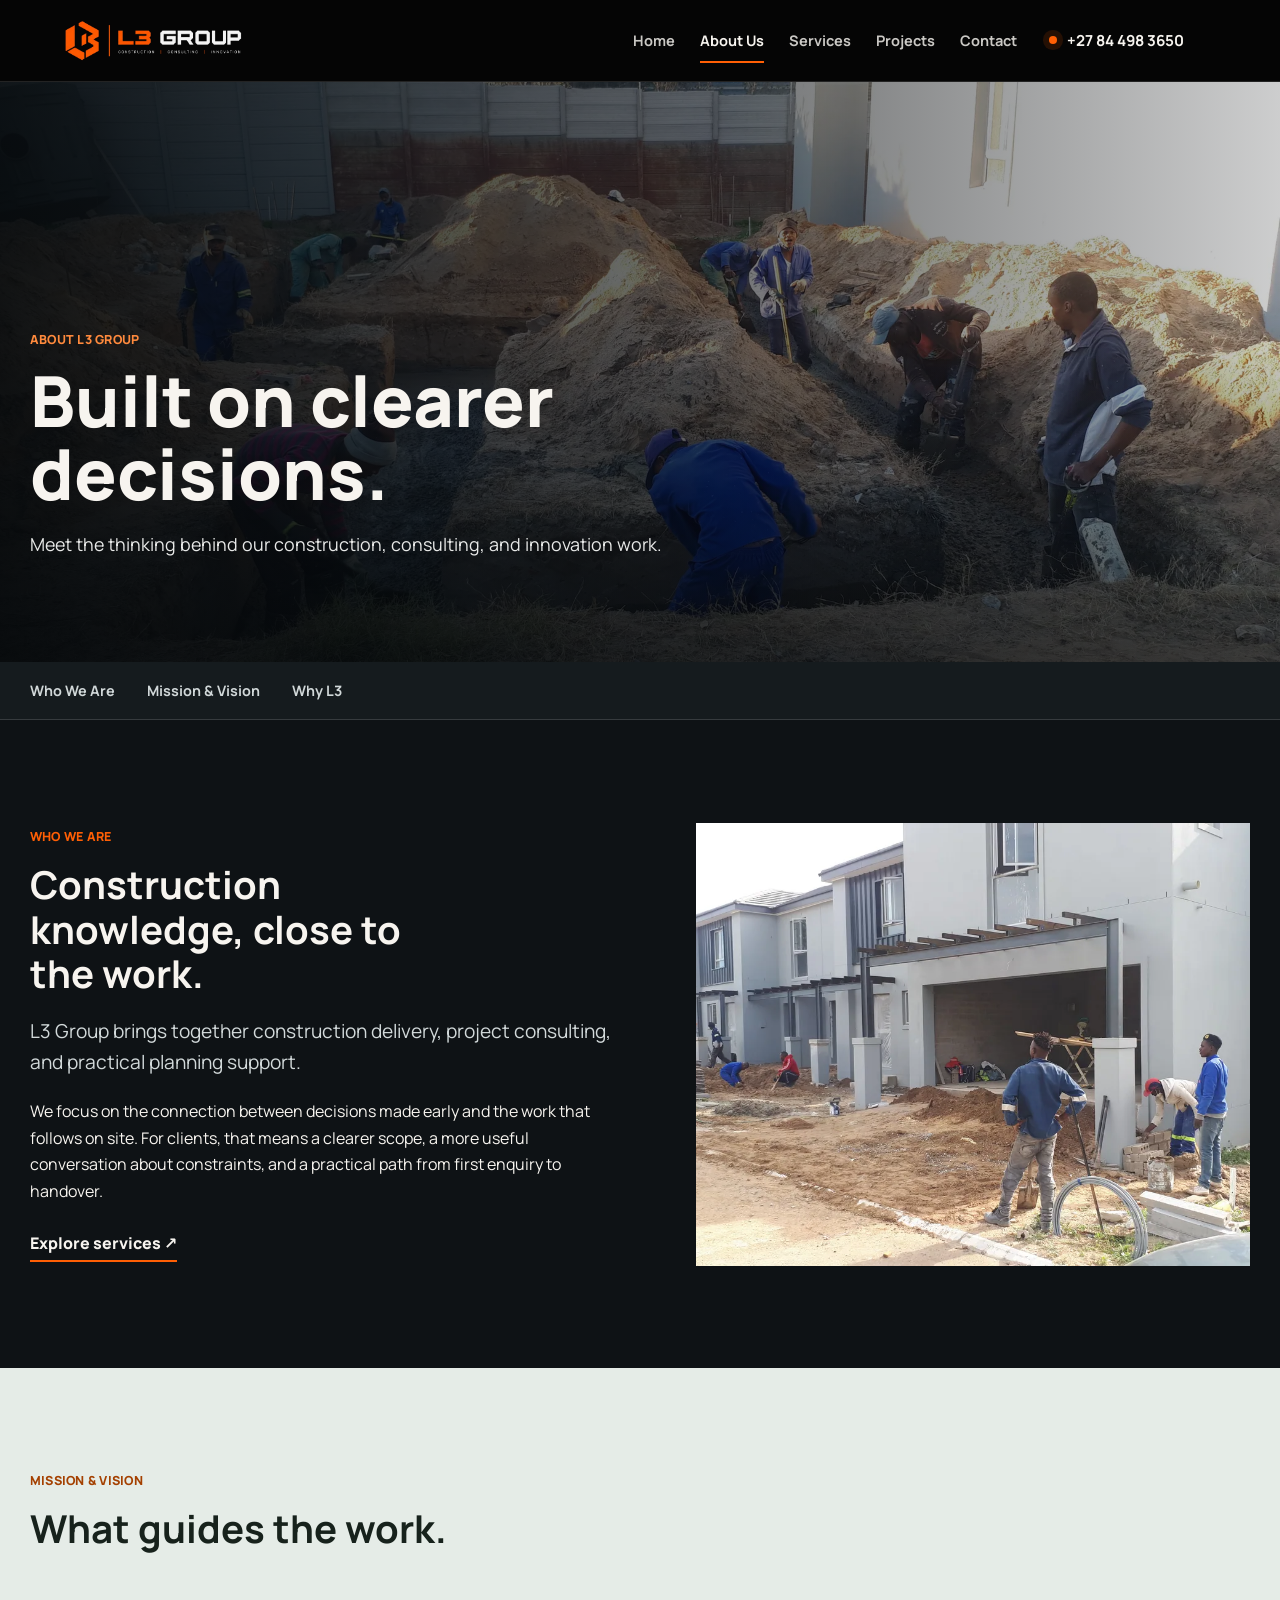
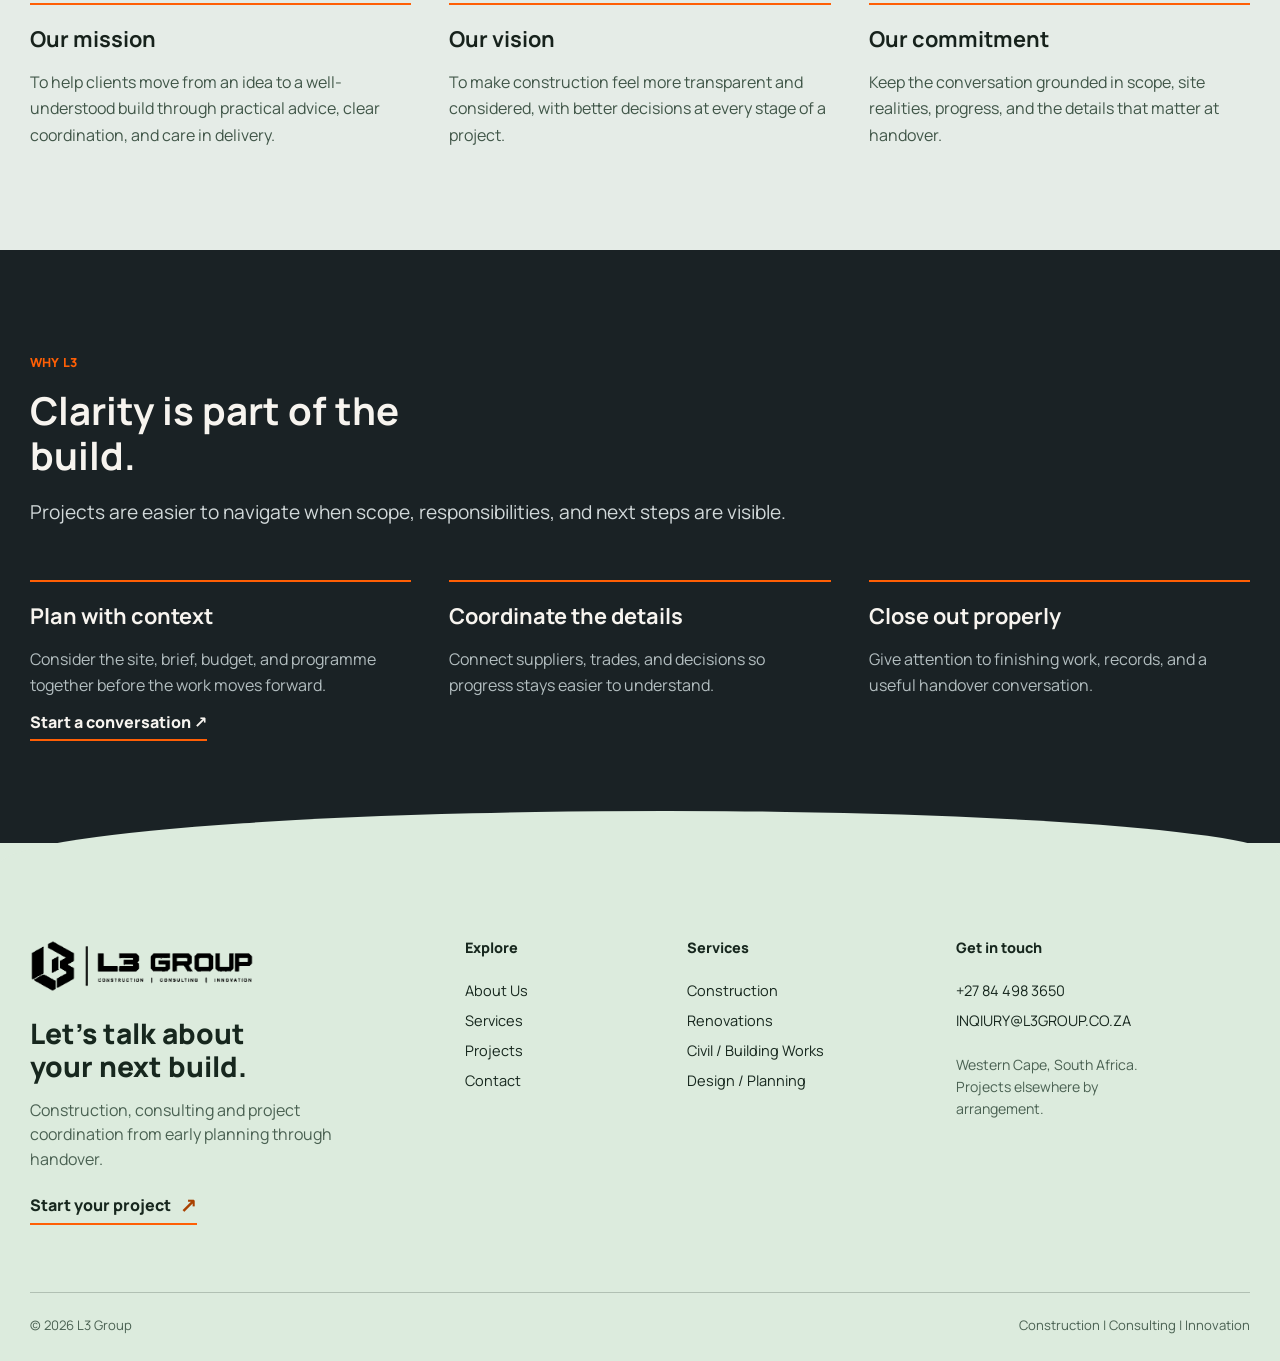
==== about.html @ 0b4335d6 "Expand L3 site pages and update contact details" ====
<!doctype html>
<html lang="en">
<head>
  <meta charset="utf-8" /><meta name="viewport" content="width=device-width, initial-scale=1" />
  <meta name="description" content="Meet L3 Group, our purpose, vision, and approach to clear construction delivery." />
  <title>About Us | L3 Group</title><link rel="icon" href="favicon.svg" type="image/svg+xml" />
  <link rel="preconnect" href="https://fonts.googleapis.com" /><link rel="preconnect" href="https://fonts.gstatic.com" crossorigin />
  <link href="https://fonts.googleapis.com/css2?family=Manrope:wght@400;500;600;700;800&display=swap" rel="stylesheet" />
  <link rel="stylesheet" href="styles.css" /><link rel="stylesheet" href="pages.css" />
</head>
<body class="inner-page" data-page="about">
  <a class="skip-link" href="#main">Skip to content</a><div data-shell-header></div>
  <main id="main">
    <section class="page-hero"><img src="assets/projects/web/20210513_171422-1920.webp" alt="Construction crew working on foundations" fetchpriority="high" />
      <div class="container page-hero__inner"><p class="section-kicker">About L3 Group</p><h1>Built on clearer decisions.</h1><p>Meet the thinking behind our construction, consulting, and innovation work.</p></div>
    </section>
    <nav class="page-subnav" aria-label="About Us sections"><div class="container"><a href="#who-we-are">Who We Are</a><a href="#mission-vision">Mission &amp; Vision</a><a href="#why-l3">Why L3</a></div></nav>
    <section class="content-band content-band--dark" id="who-we-are"><div class="container content-split">
      <div><p class="section-kicker">Who we are</p><h2>Construction knowledge, close to the work.</h2><p class="copy-lead">L3 Group brings together construction delivery, project consulting, and practical planning support.</p><p>We focus on the connection between decisions made early and the work that follows on site. For clients, that means a clearer scope, a more useful conversation about constraints, and a practical path from first enquiry to handover.</p><a class="inline-link" href="services.html">Explore services <span aria-hidden="true">↗</span></a></div>
      <img src="assets/projects/web/20210524_115830-1280.webp" alt="Residential building work in progress" loading="lazy" />
    </div></section>
    <section class="content-band content-band--light" id="mission-vision"><div class="container"><div class="section-intro"><p class="section-kicker">Mission &amp; vision</p><h2>What guides the work.</h2></div><div class="principle-grid">
      <article><h3>Our mission</h3><p>To help clients move from an idea to a well-understood build through practical advice, clear coordination, and care in delivery.</p></article>
      <article><h3>Our vision</h3><p>To make construction feel more transparent and considered, with better decisions at every stage of a project.</p></article>
      <article><h3>Our commitment</h3><p>Keep the conversation grounded in scope, site realities, progress, and the details that matter at handover.</p></article>
    </div></div></section>
    <section class="content-band content-band--panel" id="why-l3"><div class="container"><div class="section-intro"><p class="section-kicker">Why L3</p><h2>Clarity is part of the build.</h2><p class="copy-lead">Projects are easier to navigate when scope, responsibilities, and next steps are visible.</p></div><div class="principle-grid">
      <article><h3>Plan with context</h3><p>Consider the site, brief, budget, and programme together before the work moves forward.</p></article>
      <article><h3>Coordinate the details</h3><p>Connect suppliers, trades, and decisions so progress stays easier to understand.</p></article>
      <article><h3>Close out properly</h3><p>Give attention to finishing work, records, and a useful handover conversation.</p></article>
    </div><a class="inline-link" href="contact.html">Start a conversation <span aria-hidden="true">↗</span></a></div></section>
  </main>
  <div data-shell-footer></div><script src="page-shell.js"></script><script src="script.js"></script>
</body></html>
---- styles.css ----
:root {
  color-scheme: dark;
  --black: #050505;
  --ink: #090b0d;
  --panel: #101418;
  --panel-2: #151b20;
  --panel-3: #1b2329;
  --line: rgba(255, 255, 255, 0.12);
  --line-strong: rgba(255, 255, 255, 0.2);
  --text: #f7f4ef;
  --muted: #a9b1b8;
  --soft: #d9dee2;
  --orange: #ff5f05;
  --orange-soft: #ff8a3d;
  --gold: #d9a55a;
  --shadow: 0 24px 70px rgba(0, 0, 0, 0.42);
  --container: min(1220px, calc(100vw - 44px));
  --header-height: 82px;
  --font: "Manrope", system-ui, -apple-system, BlinkMacSystemFont, "Segoe UI", sans-serif;
}

* {
  box-sizing: border-box;
}

html {
  scroll-behavior: smooth;
}

body {
  margin: 0;
  background:
    radial-gradient(circle at top left, rgba(255, 95, 5, 0.08), transparent 28rem),
    linear-gradient(180deg, #050505, #0b0d0f 45%, #050505);
  color: var(--text);
  font-family: var(--font);
  font-size: 16px;
  line-height: 1.65;
  text-rendering: optimizeLegibility;
}

body.nav-open {
  overflow: hidden;
}

img {
  display: block;
  width: 100%;
  height: 100%;
  object-fit: cover;
}

a {
  color: inherit;
  text-decoration: none;
}

button,
a {
  -webkit-tap-highlight-color: transparent;
}

button {
  font: inherit;
}

:focus-visible {
  outline: 3px solid var(--orange);
  outline-offset: 4px;
}

#value,
#proof,
#services,
#contact,
#process,
.service-card[id] {
  scroll-margin-top: calc(var(--header-height) + 16px);
}

.skip-link {
  position: fixed;
  left: 1rem;
  top: 1rem;
  z-index: 100;
  transform: translateY(-150%);
  background: var(--orange);
  color: var(--black);
  padding: 0.7rem 1rem;
  font-weight: 800;
  transition: transform 180ms ease;
}

.skip-link:focus {
  transform: translateY(0);
}

.container {
  width: var(--container);
  margin-inline: auto;
}

.site-header {
  position: sticky;
  top: 0;
  z-index: 60;
  display: grid;
  grid-template-columns: 260px 1fr auto auto;
  align-items: center;
  gap: 2rem;
  min-height: var(--header-height);
  padding: 0 5vw;
  background: rgba(5, 5, 5, 0.82);
  border-bottom: 1px solid var(--line);
  backdrop-filter: blur(18px);
  transition: background 180ms ease, border-color 180ms ease, box-shadow 180ms ease;
}

.site-header.is-scrolled,
.site-header.has-shadow {
  background: rgba(5, 5, 5, 0.94);
  border-color: rgba(255, 95, 5, 0.28);
  box-shadow: 0 16px 44px rgba(0, 0, 0, 0.35);
}

.brand {
  display: grid;
  align-items: center;
  width: 260px;
  height: 68px;
  overflow: visible;
}

.brand img {
  width: 235px;
  height: auto;
  max-height: 62px;
  object-fit: contain;
  object-position: left center;
  transform: scale(0.76);
  transform-origin: left center;
  transition: transform 260ms ease;
  will-change: transform;
}

.site-header.is-scrolled .brand img,
.site-header.has-shadow .brand img {
  transform: scale(1);
}

.site-nav {
  display: flex;
  align-items: center;
  justify-content: flex-end;
  gap: 1.55rem;
  color: rgba(247, 244, 239, 0.82);
  font-size: 0.91rem;
  font-weight: 700;
}

.site-nav a {
  position: relative;
  padding: 1.6rem 0;
}

.site-nav a::after {
  content: "";
  position: absolute;
  left: 0;
  right: 0;
  bottom: 0.95rem;
  height: 2px;
  background: var(--orange);
  transform: scaleX(0);
  transform-origin: left;
  transition: transform 180ms ease;
}

.site-nav a:hover,
.site-nav a.is-active {
  color: var(--text);
}

.site-nav a:hover::after,
.site-nav a.is-active::after {
  transform: scaleX(1);
}

.phone-link {
  display: inline-flex;
  align-items: center;
  gap: 0.65rem;
  white-space: nowrap;
  color: var(--text);
  font-size: 0.95rem;
  font-weight: 800;
}

.phone-link span {
  width: 8px;
  height: 8px;
  border-radius: 50%;
  background: var(--orange);
  box-shadow: 0 0 0 6px rgba(255, 95, 5, 0.13);
}

.nav-toggle {
  display: none;
  width: 46px;
  height: 46px;
  border: 1px solid var(--line);
  border-radius: 2px;
  background: transparent;
  color: var(--text);
  cursor: pointer;
}

.nav-toggle span {
  display: block;
  width: 24px;
  height: 2px;
  margin: 5px auto;
  background: currentColor;
  transition: transform 180ms ease, opacity 180ms ease;
}

.hero-slider {
  position: relative;
  height: min(790px, calc(100svh - var(--header-height)));
  min-height: 640px;
  overflow: hidden;
  background: var(--black);
}

.hero-slide {
  position: absolute;
  inset: 0;
  opacity: 0;
  transition: opacity 600ms ease;
}

.hero-slide.is-active {
  opacity: 1;
  z-index: 1;
}

.hero-slide img {
  filter: saturate(0.86) contrast(1.08) brightness(0.72);
}

.hero-slide__shade {
  position: absolute;
  inset: 0;
  background:
    linear-gradient(90deg, rgba(0, 0, 0, 0.78), rgba(0, 0, 0, 0.38) 46%, rgba(0, 0, 0, 0.72)),
    linear-gradient(0deg, rgba(0, 0, 0, 0.86), transparent 42%);
}

.hero-slide__content {
  position: absolute;
  inset: 0;
  z-index: 2;
  display: grid;
  place-content: center start;
  width: var(--container);
  margin-inline: auto;
  color: var(--text);
}

.hero-slide__content p:first-child,
.section-kicker {
  margin: 0 0 1rem;
  color: var(--orange);
  font-size: 0.78rem;
  font-weight: 800;
  letter-spacing: 0.02em;
  text-transform: uppercase;
}

.hero-slide__content h1,
.hero-slide__content h2 {
  max-width: 930px;
  margin: 0;
  font-size: clamp(2.7rem, 6vw, 5.8rem);
  font-weight: 800;
  letter-spacing: 0;
  line-height: 0.98;
  text-transform: uppercase;
}

.hero-lead {
  max-width: 710px;
  margin: 1.45rem 0 0;
  color: rgba(247, 244, 239, 0.78);
  font-size: clamp(1rem, 1.4vw, 1.2rem);
  font-weight: 600;
}

.hero-actions {
  display: flex;
  flex-wrap: wrap;
  gap: 0.85rem;
  margin-top: 2rem;
}

.hero-slide.is-active .hero-reveal {
  animation: heroReveal 620ms cubic-bezier(0.2, 0.8, 0.2, 1) both;
}

.hero-slide.is-active .hero-reveal:nth-child(2) {
  animation-delay: 90ms;
}

.hero-slide.is-active .hero-reveal:nth-child(3) {
  animation-delay: 170ms;
}

.hero-slide.is-active .hero-reveal:nth-child(4) {
  animation-delay: 240ms;
}

@keyframes heroReveal {
  from {
    opacity: 0;
    clip-path: inset(0 0 100% 0);
    transform: translate3d(0, 18px, 0);
  }
  to {
    opacity: 1;
    clip-path: inset(0 0 0 0);
    transform: translate3d(0, 0, 0);
  }
}

.slider-arrow {
  position: absolute;
  top: 50%;
  z-index: 5;
  display: grid;
  place-items: center;
  width: 48px;
  height: 48px;
  border: 1px solid var(--line);
  border-radius: 50%;
  background: rgba(0, 0, 0, 0.42);
  color: var(--text);
  font-size: 2.4rem;
  cursor: pointer;
  transform: translateY(-50%);
}

.slider-arrow--prev {
  left: 1.5rem;
}

.slider-arrow--next {
  right: 1.5rem;
}

.slider-dots {
  position: absolute;
  left: 50%;
  bottom: 2rem;
  z-index: 5;
  display: flex;
  gap: 6px;
  transform: translateX(-50%);
}

.slider-dots button {
  width: 56px;
  height: 3px;
  border: 0;
  background: rgba(255, 255, 255, 0.34);
  cursor: pointer;
}

.slider-dots button.is-active {
  background: var(--orange);
}

.button {
  display: inline-flex;
  align-items: center;
  justify-content: center;
  min-height: 54px;
  border: 1px solid transparent;
  border-radius: 2px;
  padding: 0.92rem 1.35rem;
  font-weight: 800;
  transition: transform 180ms ease, background 180ms ease, border-color 180ms ease;
}

.button:hover {
  transform: translateY(-2px);
}

.button--orange {
  background: var(--orange);
  color: #130803;
}

.button--orange:hover {
  background: var(--orange-soft);
}

.button--glass {
  border-color: rgba(255, 255, 255, 0.22);
  background: rgba(255, 255, 255, 0.06);
  color: var(--text);
}

.button--glass:hover {
  border-color: rgba(255, 95, 5, 0.6);
  background: rgba(255, 95, 5, 0.12);
}

.quick-cta,
.cta-strip {
  background: linear-gradient(135deg, #11161b, #070808);
  border-block: 1px solid var(--line);
}

.quick-cta__inner,
.cta-strip__inner {
  display: flex;
  align-items: center;
  justify-content: space-between;
  gap: 2rem;
  padding: 2rem 0;
}

.quick-cta h2,
.cta-strip h2 {
  max-width: 760px;
  margin: 0;
  font-size: clamp(1.35rem, 2.2vw, 2.15rem);
  line-height: 1.16;
}

.section-dark,
.section-panel,
.proof-block {
  position: relative;
  overflow: hidden;
}

.section-dark {
  background: var(--panel);
}

.section-panel {
  background: linear-gradient(180deg, #0b0e11, #101419);
}

.section-dark::before,
.section-panel::before,
.proof-block::before {
  content: "";
  position: absolute;
  inset: 0;
  pointer-events: none;
  background:
    linear-gradient(135deg, transparent 0 22%, rgba(255, 255, 255, 0.035) 22% 36%, transparent 36%),
    radial-gradient(circle at 85% 0%, rgba(255, 95, 5, 0.09), transparent 24rem);
}

.value-section,
.services-block,
.proof-block,
.differentiators {
  padding: 6.4rem 0;
}

.value-grid,
.differentiators-grid {
  position: relative;
  z-index: 1;
  display: grid;
  grid-template-columns: minmax(0, 0.95fr) minmax(360px, 1fr);
  gap: 5vw;
  align-items: center;
}

.value-copy h2,
.section-heading h2,
.differentiators h2 {
  margin: 0;
  color: var(--text);
  font-size: clamp(2rem, 3.4vw, 3.35rem);
  font-weight: 800;
  line-height: 1.08;
}

.value-copy p,
.section-heading p,
.differentiators p,
.project-table dd,
.testimonial-card blockquote {
  color: var(--muted);
}

.value-copy > p,
.differentiators > p {
  margin-top: 1.4rem;
}

.trust-list,
.check-list {
  display: grid;
  gap: 0.85rem;
  margin: 1.5rem 0 0;
  padding: 0;
  list-style: none;
}

.trust-list li,
.check-list li {
  position: relative;
  padding-left: 1.65rem;
  color: var(--soft);
}

.trust-list li::before,
.check-list li::before {
  content: "";
  position: absolute;
  left: 0;
  top: 0.72rem;
  width: 8px;
  height: 8px;
  background: var(--orange);
}

.value-media {
  position: relative;
  min-height: 430px;
}

.value-image {
  position: absolute;
  overflow: hidden;
  background: var(--panel-2);
  box-shadow: var(--shadow);
}

.value-image--main {
  top: 0;
  right: 8%;
  width: 70%;
  height: 360px;
  border-top: 5px solid var(--orange);
  border-top-right-radius: 120px;
  border-bottom-left-radius: 120px;
}

.value-image--overlap {
  right: 0;
  bottom: 0;
  width: 54%;
  height: 255px;
  border-top: 5px solid var(--orange);
  border-bottom-right-radius: 100px;
}

.capability-strip {
  position: relative;
  z-index: 1;
  display: grid;
  grid-template-columns: repeat(4, 1fr);
  gap: 1.2rem;
  margin-top: 4.4rem;
}

.capability-strip article,
.service-card,
.project-table,
.testimonial-card,
.process-stack article {
  border: 1px solid var(--line);
  background: rgba(255, 255, 255, 0.045);
  box-shadow: 0 1px 0 rgba(255, 255, 255, 0.03) inset;
}

.capability-strip article {
  display: grid;
  grid-template-columns: auto 1fr;
  gap: 1rem;
  align-items: center;
  min-height: 112px;
  padding: 1.25rem;
}

.line-icon {
  display: grid;
  place-items: center;
  width: 48px;
  height: 48px;
  border: 1px solid rgba(255, 95, 5, 0.42);
  color: var(--orange);
  font-weight: 900;
}

.capability-strip h3 {
  margin: 0;
  font-size: 0.98rem;
  line-height: 1.3;
}

.section-heading {
  position: relative;
  z-index: 1;
  width: var(--container);
  margin: 0 auto 2.8rem;
}

.section-heading--center {
  text-align: center;
}

.section-heading--center p {
  max-width: 760px;
  margin-inline: auto;
}

.section-heading--center h2::after {
  content: "";
  display: block;
  width: 70px;
  height: 2px;
  margin: 1.1rem auto 0;
  background: var(--orange);
}

.service-grid {
  position: relative;
  z-index: 1;
  display: grid;
  grid-template-columns: repeat(3, 1fr);
  gap: 1rem;
}

.service-card {
  display: grid;
  min-height: 220px;
  padding: 2rem;
  transition: transform 180ms ease, border-color 180ms ease, background 180ms ease;
}

.service-card:hover {
  transform: translateY(-4px);
  border-color: rgba(255, 95, 5, 0.5);
  background: rgba(255, 95, 5, 0.08);
}

.service-icon {
  color: var(--orange);
  font-size: 2.2rem;
  line-height: 1;
}

.service-card h3 {
  margin: 1rem 0 0.35rem;
  color: var(--text);
  font-size: 1.2rem;
}

.service-card p {
  margin: 0;
  color: var(--muted);
}

.proof-block {
  background: #070808;
}

.showcase-grid {
  position: relative;
  z-index: 1;
  display: grid;
  grid-template-columns: 1.25fr 0.75fr 0.75fr;
  grid-auto-rows: 190px;
  gap: 0.75rem;
}

.showcase-item {
  position: relative;
  overflow: hidden;
  margin: 0;
  background:
    linear-gradient(135deg, rgba(255, 95, 5, 0.16), transparent 34%),
    linear-gradient(145deg, #1a2228, #101418);
}

.showcase-item::before {
  content: "";
  position: absolute;
  inset: 1rem;
  border: 1px solid rgba(255, 255, 255, 0.08);
  opacity: 0.65;
}

.showcase-item--wide {
  grid-column: span 2;
  grid-row: span 2;
}

.showcase-item--tall {
  grid-row: span 2;
}

.showcase-item img {
  position: relative;
  z-index: 1;
  filter: saturate(0.9) contrast(1.05);
  transition: transform 400ms ease;
}

.showcase-item:hover img {
  transform: scale(1.035);
}

.showcase-item figcaption {
  position: absolute;
  z-index: 2;
  left: 1rem;
  bottom: 1rem;
  background: rgba(0, 0, 0, 0.7);
  color: var(--text);
  padding: 0.38rem 0.7rem;
  font-size: 0.72rem;
  font-weight: 800;
  text-transform: uppercase;
}

.proof-grid {
  position: relative;
  z-index: 1;
  display: grid;
  grid-template-columns: repeat(3, 1fr);
  gap: 1rem;
  margin-top: 1rem;
}

.project-table,
.testimonial-card {
  margin: 0;
  padding: 1.5rem;
}

.project-table h3 {
  margin: 0 0 1rem;
  color: var(--text);
  font-size: 1.1rem;
}

.project-table dl {
  display: grid;
  gap: 0.65rem;
  margin: 0;
}

.project-table div {
  display: flex;
  justify-content: space-between;
  gap: 1rem;
  border-bottom: 1px solid var(--line);
  padding-bottom: 0.55rem;
}

.project-table dt,
.project-table dd {
  margin: 0;
  font-size: 0.86rem;
}

.testimonial-card blockquote {
  margin: 0;
}

.testimonial-card blockquote::before {
  content: "”";
  display: block;
  color: var(--orange);
  font-size: 3rem;
  font-weight: 900;
  line-height: 0.72;
}

.testimonial-card figcaption {
  margin-top: 1rem;
  color: var(--text);
  font-size: 0.76rem;
  font-weight: 800;
  text-transform: uppercase;
}

.differentiators-grid {
  align-items: start;
}

.process-stack {
  display: grid;
  gap: 1rem;
}

.process-stack article {
  display: grid;
  grid-template-columns: 56px 1fr;
  gap: 1rem;
  padding: 1.2rem;
}

.process-stack strong {
  display: grid;
  place-items: center;
  width: 46px;
  height: 46px;
  background: rgba(255, 95, 5, 0.1);
  color: var(--orange);
  font-size: 0.9rem;
}

.process-stack h3 {
  margin: 0 0 0.25rem;
  color: var(--text);
}

.process-stack p {
  margin: 0;
  color: var(--muted);
}

.cta-strip {
  padding: 2.2rem 0;
}

.cta-strip__inner {
  display: grid;
  grid-template-columns: minmax(0, 1fr) auto;
  align-items: center;
  gap: 0.7rem 2rem;
}

.cta-strip__inner .section-kicker {
  grid-column: 1;
  grid-row: 1;
  margin: 0;
}

.cta-strip__inner h2 {
  grid-column: 1;
  grid-row: 2;
}

.cta-strip__inner .cta-strip__actions {
  grid-column: 2;
  grid-row: 1 / 3;
}

.cta-strip__actions {
  display: flex;
  flex-wrap: wrap;
  gap: 0.8rem;
}

.archive-marquee {
  padding: 4.25rem 0 5.6rem;
  border-top: 1px solid var(--line);
  background: #151b20;
}

.archive-marquee__heading {
  display: flex;
  align-items: end;
  justify-content: space-between;
  gap: 1.5rem;
  margin-bottom: 1.7rem;
}

.archive-marquee__heading .section-kicker {
  margin-bottom: 0.5rem;
}

.archive-marquee__heading h2 {
  margin: 0;
  color: var(--text);
  font-size: 2rem;
  font-weight: 800;
  line-height: 1.2;
}

.archive-marquee__motion {
  display: none;
  flex: none;
  place-items: center;
  width: 44px;
  height: 44px;
  border: 1px solid var(--line-strong);
  border-radius: 2px;
  background: transparent;
  color: var(--text);
  cursor: pointer;
  transition: border-color 150ms ease, background 150ms ease;
}

.archive-marquee.is-ready .archive-marquee__motion {
  display: grid;
}

.archive-marquee__motion:hover {
  border-color: var(--orange);
  background: rgba(255, 95, 5, 0.12);
}

.archive-marquee__motion img {
  width: 20px;
  height: 20px;
  filter: invert(1);
}

.archive-marquee__window {
  overflow-x: auto;
  scrollbar-color: var(--orange) var(--panel-2);
  scrollbar-width: thin;
}

.archive-marquee.is-ready .archive-marquee__window {
  overflow: hidden;
}

.archive-marquee__track,
.archive-marquee__group {
  display: flex;
  width: max-content;
}

.archive-marquee__group {
  flex: none;
  gap: 1rem;
  padding-right: 1rem;
}

.archive-marquee.is-ready .archive-marquee__track {
  animation: archive-marquee-scroll 48s linear infinite;
  will-change: transform;
}

.archive-marquee.is-paused .archive-marquee__track {
  animation-play-state: paused;
}

.archive-marquee__item {
  flex: 0 0 clamp(220px, 23vw, 300px);
  width: clamp(220px, 23vw, 300px);
  margin: 0;
}

.archive-marquee__item > img {
  width: 100%;
  height: auto;
  aspect-ratio: 16 / 10;
  border-radius: 3px;
  object-fit: cover;
}

.archive-marquee__item figcaption {
  display: flex;
  justify-content: space-between;
  gap: 0.65rem;
  margin-top: 0.7rem;
  padding-inline: 0.1rem;
  color: var(--soft);
  font-size: 0.82rem;
  line-height: 1.4;
}

.archive-marquee__item figcaption strong {
  font-weight: 700;
}

.archive-marquee__item figcaption span {
  color: var(--orange-soft);
}

@keyframes archive-marquee-scroll {
  to {
    transform: translateX(-50%);
  }
}

@media (hover: hover) {
  .archive-marquee__window:hover .archive-marquee__track {
    animation-play-state: paused;
  }
}

.contact-footer {
  --footer-bg: #dcebdd;
  --footer-ink: #17271e;
  --footer-muted: #4a6152;
  position: relative;
  isolation: isolate;
  padding: 5.8rem 0 1.55rem;
  background: var(--footer-bg);
  color: var(--footer-ink);
}

.contact-footer::before {
  position: absolute;
  top: -2rem;
  left: 0;
  width: 100%;
  height: 4.2rem;
  border-radius: 52% 48% 0 0 / 80% 70% 0 0;
  background: var(--footer-bg);
  content: "";
}

.footer-main {
  position: relative;
  display: grid;
  grid-template-columns: minmax(0, 1.55fr) minmax(0, 0.72fr) minmax(0, 0.9fr) minmax(0, 1.15fr);
  gap: clamp(1.5rem, 3vw, 3rem);
  align-items: start;
}

.footer-intro {
  max-width: 340px;
}

.footer-logo {
  display: block;
  width: 224px;
  height: 60px;
  margin-bottom: 1.3rem;
}

.footer-logo img {
  object-fit: contain;
  object-position: left center;
  filter: brightness(0);
}

.footer-intro h2 {
  margin: 0;
  max-width: 14ch;
  font-size: clamp(1.65rem, 2.2vw, 2.15rem);
  font-weight: 800;
  line-height: 1.18;
}

.footer-intro p {
  margin: 0.9rem 0 1.25rem;
  color: var(--footer-muted);
  line-height: 1.55;
}

.footer-primary-link {
  display: inline-flex;
  align-items: center;
  gap: 0.55rem;
  border-bottom: 2px solid var(--orange);
  padding-bottom: 0.3rem;
  font-weight: 800;
}

.footer-primary-link span {
  color: #a94100;
  font-size: 1.3rem;
  line-height: 1;
}

.footer-links h3 {
  margin: 0 0 1rem;
  font-size: 0.9rem;
  font-weight: 800;
}

.footer-links a {
  display: block;
  width: fit-content;
  max-width: 100%;
  padding: 0.28rem 0;
  color: var(--footer-ink);
  font-size: 0.91rem;
  line-height: 1.45;
  overflow-wrap: anywhere;
  transition: color 150ms ease;
}

.footer-links a:hover,
.footer-primary-link:hover {
  color: #a94100;
}

.footer-contact p {
  max-width: 25ch;
  margin: 1.15rem 0 0;
  color: var(--footer-muted);
  font-size: 0.88rem;
  line-height: 1.55;
}

.footer-bottom {
  display: flex;
  justify-content: space-between;
  gap: 1rem;
  margin-top: 4.2rem;
  border-top: 1px solid rgba(23, 39, 30, 0.22);
  padding-top: 1.35rem;
  color: var(--footer-muted);
  font-size: 0.82rem;
}

.footer-bottom p {
  margin: 0;
}

.back-to-top {
  position: fixed;
  right: 1.2rem;
  bottom: 1.2rem;
  z-index: 40;
  display: grid;
  place-items: center;
  width: 48px;
  height: 48px;
  border: 0;
  border-radius: 50%;
  background: var(--orange);
  color: var(--black);
  font-size: 1.5rem;
  font-weight: 900;
  cursor: pointer;
  opacity: 0;
  transform: translateY(10px);
  transition: opacity 180ms ease, transform 180ms ease;
}

.back-to-top.is-visible {
  opacity: 1;
  transform: translateY(0);
}

.js [data-reveal] {
  opacity: 1;
  transform: translateY(14px);
  transition: transform 650ms ease;
}

.js [data-reveal].is-visible {
  transform: translateY(0);
}

@media (max-width: 1150px) {
  .site-header {
    grid-template-columns: 240px 1fr auto;
  }

  .site-nav {
    position: fixed;
    top: 0;
    right: 0;
    z-index: 70;
    display: none;
    align-content: start;
    width: min(420px, 82vw);
    height: 100svh;
    padding: 6rem 2rem 2rem;
    background: rgba(8, 10, 12, 0.98);
    border-left: 1px solid var(--line);
  }

  .site-nav.is-open {
    display: grid;
  }

  .site-nav a {
    border-bottom: 1px solid var(--line);
    padding: 0.9rem 0;
    font-size: 1rem;
  }

  .site-nav a::after {
    display: none;
  }

  .nav-toggle {
    position: relative;
    z-index: 80;
    display: block;
  }

  .nav-toggle[aria-expanded="true"] span:first-child {
    transform: translateY(7px) rotate(45deg);
  }

  .nav-toggle[aria-expanded="true"] span:nth-child(2) {
    opacity: 0;
  }

  .nav-toggle[aria-expanded="true"] span:last-child {
    transform: translateY(-7px) rotate(-45deg);
  }

  .value-grid,
  .differentiators-grid {
    grid-template-columns: 1fr;
  }

  .footer-main {
    grid-template-columns: repeat(2, minmax(0, 1fr));
  }

  .footer-intro,
  .footer-contact {
    grid-column: 1 / -1;
  }

  .capability-strip,
  .service-grid,
  .proof-grid {
    grid-template-columns: repeat(2, 1fr);
  }

  .cta-strip__inner {
    grid-template-columns: 1fr;
  }

  .cta-strip__inner .cta-strip__actions {
    grid-column: 1;
    grid-row: 3;
  }
}

@media (max-width: 760px) {
  :root {
    --header-height: 74px;
  }

  .site-header {
    grid-template-columns: minmax(128px, 1fr) auto auto;
    gap: 0.7rem;
    padding-inline: 1rem;
  }

  .brand {
    width: 190px;
    height: 58px;
  }

  .brand img {
    width: 188px;
    max-height: 54px;
  }

  .phone-link {
    font-size: 0.9rem;
  }

  .phone-link strong {
    display: none;
  }

  .phone-link::after {
    content: "Call";
    font-size: 0.83rem;
  }

  .hero-slider {
    height: 700px;
    min-height: 700px;
  }

  .hero-slide__content {
    place-content: center start;
  }

  .hero-slide__content h1,
  .hero-slide__content h2 {
    font-size: 2.25rem;
  }

  .hero-lead {
    font-size: 1rem;
  }

  .hero-actions,
  .cta-strip__actions {
    flex-direction: column;
    align-items: stretch;
    max-width: 340px;
  }

  .slider-arrow {
    width: 40px;
    height: 40px;
  }

  .slider-arrow--prev {
    left: 0.7rem;
  }

  .slider-arrow--next {
    right: 0.7rem;
  }

  .quick-cta__inner {
    align-items: stretch;
    flex-direction: column;
  }

  .value-section,
  .services-block,
  .proof-block,
  .differentiators {
    padding: 4.4rem 0;
  }

  .contact-footer {
    padding-top: 4.5rem;
  }

  .archive-marquee {
    padding: 3.8rem 0 5rem;
  }

  .archive-marquee__heading h2 {
    font-size: 1.65rem;
  }

  .value-media {
    min-height: 360px;
  }

  .value-image--main {
    left: 0;
    right: auto;
    width: 82%;
    height: 285px;
    border-top-right-radius: 88px;
    border-bottom-left-radius: 88px;
  }

  .value-image--overlap {
    width: 58%;
    height: 200px;
  }

  .capability-strip,
  .service-grid,
  .proof-grid {
    grid-template-columns: 1fr;
  }

  .showcase-grid {
    grid-template-columns: 1fr;
    grid-auto-rows: 260px;
  }

  .showcase-item--wide,
  .showcase-item--tall {
    grid-column: auto;
    grid-row: auto;
  }

  .process-stack article {
    grid-template-columns: 1fr;
  }

  .footer-bottom {
    flex-direction: column;
  }
}

@media (max-width: 440px) {
  .brand {
    width: 156px;
  }

  .brand img {
    width: 156px;
  }

  .hero-slide__content h1,
  .hero-slide__content h2 {
    font-size: 1.86rem;
  }

  .value-copy h2,
  .section-heading h2,
  .differentiators h2 {
    font-size: 1.8rem;
  }

  .footer-main {
    column-gap: 1rem;
    row-gap: 2.4rem;
  }

  .footer-bottom {
    margin-top: 3rem;
  }
}

@media (max-width: 360px) {
  .site-header {
    gap: 0.45rem;
  }

  .brand,
  .brand img {
    width: 124px;
  }

  .phone-link {
    gap: 0.4rem;
  }
}

@media (prefers-reduced-motion: reduce) {
  .archive-marquee__motion {
    display: none;
  }

  .archive-marquee__track {
    animation: none !important;
  }

  *,
  *::before,
  *::after {
    scroll-behavior: auto !important;
    transition-duration: 0.01ms !important;
    animation-duration: 0.01ms !important;
    animation-iteration-count: 1 !important;
  }

  .hero-reveal,
  [data-reveal] {
    opacity: 1 !important;
    clip-path: none !important;
    transform: none !important;
  }
}
---- pages.css ----
body.inner-page {
  background: #0d1114;
}

.inner-page .site-header { background: #050505; }
.inner-page main { overflow: hidden; }
.page-hero {
  position: relative;
  display: grid;
  align-items: end;
  min-height: clamp(380px, 54vw, 580px);
  background: #172027;
  isolation: isolate;
}
.page-hero > img {
  position: absolute;
  inset: 0;
  z-index: -2;
}
.page-hero::after {
  position: absolute;
  inset: 0;
  z-index: -1;
  content: "";
  background: linear-gradient(90deg, rgba(5, 8, 10, .93), rgba(5, 8, 10, .48) 68%, rgba(5, 8, 10, .2)), linear-gradient(0deg, rgba(5, 8, 10, .6), transparent 55%);
}
.page-hero__inner { padding-block: clamp(4rem, 8vw, 7.2rem); }
.page-hero .section-kicker { margin-bottom: .8rem; color: var(--orange-soft); }
.page-hero h1 {
  max-width: 13ch;
  margin: 0;
  font-size: clamp(2.7rem, 5.5vw, 5.8rem);
  line-height: 1.04;
  font-weight: 800;
}
.page-hero p:not(.section-kicker) { max-width: 62ch; margin: 1.25rem 0 0; color: #e8e9e8; font-size: clamp(1rem, 1.4vw, 1.2rem); }
.page-subnav {
  border-bottom: 1px solid rgba(255,255,255,.14);
  background: #151b1e;
}
.page-subnav .container { display: flex; flex-wrap: wrap; gap: .25rem 2rem; }
.page-subnav a { padding: 1.05rem 0; color: #d1d8d9; font-size: .9rem; font-weight: 700; }
.page-subnav a:hover { color: var(--orange-soft); }
.content-band { padding-block: clamp(4.5rem, 8vw, 8rem); }
.content-band--dark { background: #0e1215; }
.content-band--panel { background: #1a2225; }
.content-band--light { background: #e5ece7; color: #17221c; }
.content-band--light .section-kicker { color: #a44000; }
.content-band h2 { max-width: 17ch; margin: .65rem 0 1.25rem; font-size: clamp(2rem, 3vw, 3.15rem); line-height: 1.15; }
.content-band h3 { margin: 0 0 .7rem; font-size: clamp(1.35rem, 1.7vw, 1.7rem); line-height: 1.3; }
.content-band p { max-width: 65ch; }
.content-band p:last-child { margin-bottom: 0; }
.content-split { display: grid; grid-template-columns: minmax(0, 1fr) minmax(0, .94fr); gap: clamp(2rem, 6vw, 6rem); align-items: center; }
.content-split > img { width: 100%; height: auto; aspect-ratio: 5 / 4; object-fit: cover; }
.content-split > :first-child { min-width: 0; }
.copy-lead { color: #d2d9da; font-size: clamp(1.1rem, 1.5vw, 1.3rem); line-height: 1.65; }
.content-band--light .copy-lead { color: #354c3e; }
.principle-grid, .service-list, .contact-grid { display: grid; grid-template-columns: repeat(3, minmax(0, 1fr)); gap: clamp(1.5rem, 3vw, 3rem); }
.principle-grid article, .service-list article { border-top: 2px solid var(--orange); padding-top: 1.25rem; }
.principle-grid p, .service-list p { color: #b3bec0; }
.content-band--light .principle-grid p { color: #405648; }
.service-list article { scroll-margin-top: 110px; }
.service-list a, .inline-link, .archive-preview .text-link { display: inline-block; margin-top: .65rem; border-bottom: 2px solid var(--orange); padding-bottom: .2rem; font-weight: 800; }
.service-list a:hover, .inline-link:hover { color: var(--orange-soft); }
.service-list article .eyebrow { display: block; margin-bottom: 1rem; color: var(--orange-soft); font-size: .78rem; font-weight: 800; text-transform: uppercase; }
.section-intro { margin-bottom: clamp(2rem, 4vw, 4rem); }
.section-intro h2 { margin-bottom: 0; }
.archive-preview-grid, .project-records { display: grid; grid-template-columns: repeat(2, minmax(0, 1fr)); gap: 1.5rem; }
.archive-preview { display: flex; flex-direction: column; min-width: 0; border-bottom: 1px solid rgba(255,255,255,.22); padding-bottom: 1.5rem; }
.archive-preview img { width: 100%; height: auto; aspect-ratio: 8 / 5; object-fit: cover; }
.archive-preview__meta { margin-top: 1.25rem; color: var(--orange-soft); font-size: .78rem; font-weight: 800; text-transform: uppercase; }
.archive-preview strong { margin-top: .4rem; font-size: clamp(1.3rem, 1.8vw, 1.7rem); }
.archive-preview .text-link { width: fit-content; }
.section-link-row { margin-top: 2.5rem; text-align: right; }
.text-link { font-weight: 800; }
.status-row { display: grid; grid-template-columns: 1fr 1fr; gap: 2rem; }
.status-row article { border-top: 1px solid rgba(255,255,255,.3); padding-top: 1.5rem; }
.status-row p { color: #b8c3c4; }
.photo-grid { display: grid; grid-template-columns: repeat(3, minmax(0, 1fr)); gap: 1.4rem; }
.photo-grid figure { margin: 0; }
.photo-grid img { height: auto; aspect-ratio: 4 / 3; object-fit: cover; }
.photo-grid figcaption { padding-top: .65rem; color: #c3cdce; font-size: .83rem; }
.profile-actions { display: flex; flex-wrap: wrap; gap: .8rem; margin-top: 2rem; }
.profile-actions button { cursor: pointer; }
.profile-facts { display: grid; grid-template-columns: repeat(3, minmax(0,1fr)); gap: 1.5rem; border-top: 1px solid rgba(255,255,255,.2); padding-top: 1.5rem; }
.profile-facts strong { display: block; font-size: 1.05rem; }
.profile-facts span { color: #b6c0c1; font-size: .9rem; }
.contact-grid { grid-template-columns: minmax(0, 1.15fr) minmax(0, .85fr); gap: clamp(2rem, 6vw, 6rem); }
.enquiry-form { display: grid; gap: 1rem; }
.enquiry-form label { display: grid; gap: .4rem; font-size: .88rem; font-weight: 700; }
.enquiry-form input, .enquiry-form select, .enquiry-form textarea { width: 100%; border: 1px solid #546163; border-radius: 2px; background: #171f22; color: #fff; padding: .85rem .9rem; font: inherit; }
.enquiry-form textarea { min-height: 145px; resize: vertical; }
.enquiry-form .button { width: fit-content; border: 0; cursor: pointer; }
.enquiry-form .honeypot { position: absolute; left: -9999px; }
.form-status { min-height: 1.5rem; color: #e8eee9; font-size: .9rem; }
.contact-method { display: block; border-top: 1px solid rgba(255,255,255,.22); padding: 1.3rem 0; }
.contact-method span { display: block; margin-bottom: .4rem; color: #aebcbd; font-size: .83rem; font-weight: 800; text-transform: uppercase; }
.contact-method strong { overflow-wrap: anywhere; font-size: clamp(1.05rem, 1.5vw, 1.3rem); }
.contact-method a:hover { color: var(--orange-soft); }
.inner-page [id] { scroll-margin-top: 110px; }
@media (max-width: 760px) { .content-split, .principle-grid, .service-list, .status-row, .archive-preview-grid, .project-records, .contact-grid, .profile-facts { grid-template-columns: 1fr; } .photo-grid { grid-template-columns: repeat(2, minmax(0, 1fr)); } .page-hero { min-height: 460px; } .page-hero__inner { padding-block: 4rem; } .content-split > img { order: -1; } .section-link-row { text-align: left; } }
@media (max-width: 480px) { .photo-grid { grid-template-columns: 1fr; } .page-subnav .container { gap: 0 1.1rem; } }
@media print { .site-header, .page-subnav, .contact-footer, .back-to-top, .profile-actions, .cta-strip { display: none !important; } body, .content-band, .content-band--dark, .content-band--panel { background: #fff !important; color: #111 !important; } .page-hero { min-height: 0; background: #fff; color: #111; } .page-hero > img, .page-hero::after { display: none; } .page-hero__inner { padding: 1rem 0; } .content-band { padding-block: 1.2rem; } .content-band p, .principle-grid p, .service-list p, .profile-facts span { color: #222 !important; } }
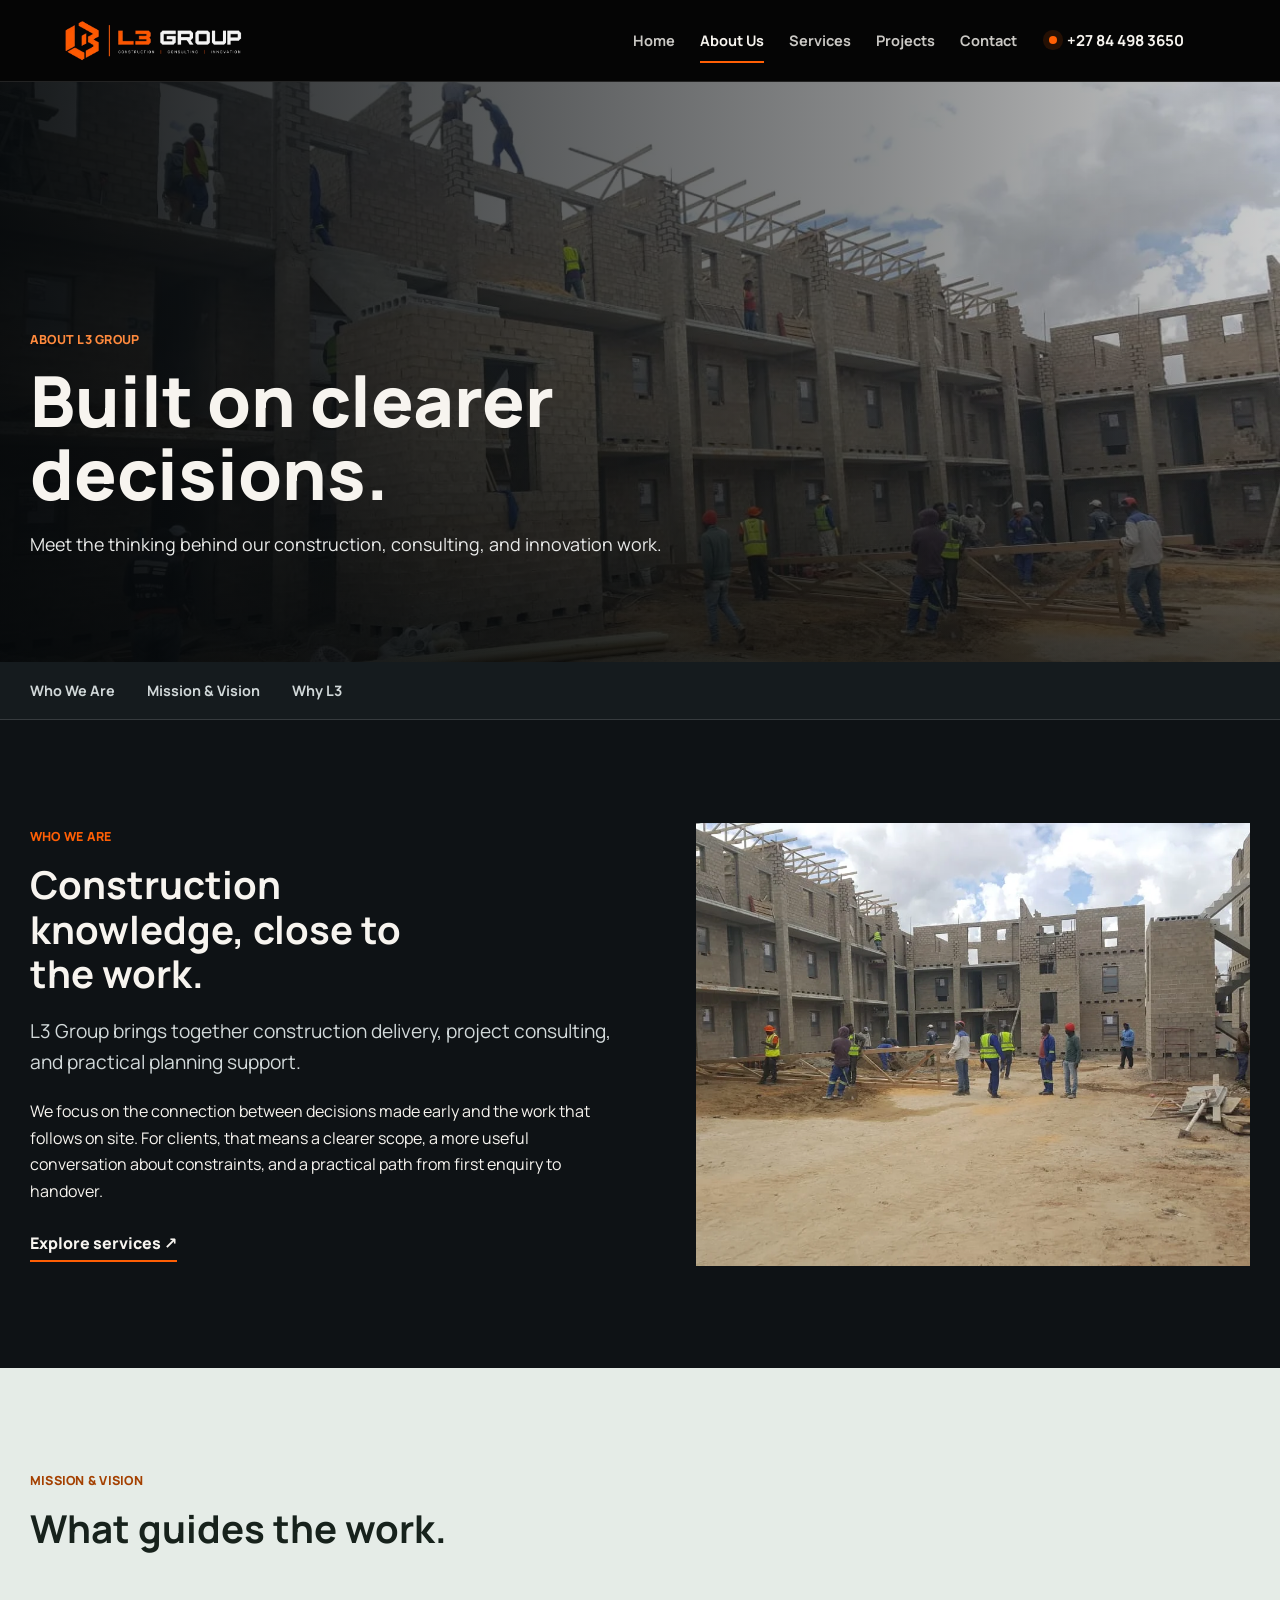
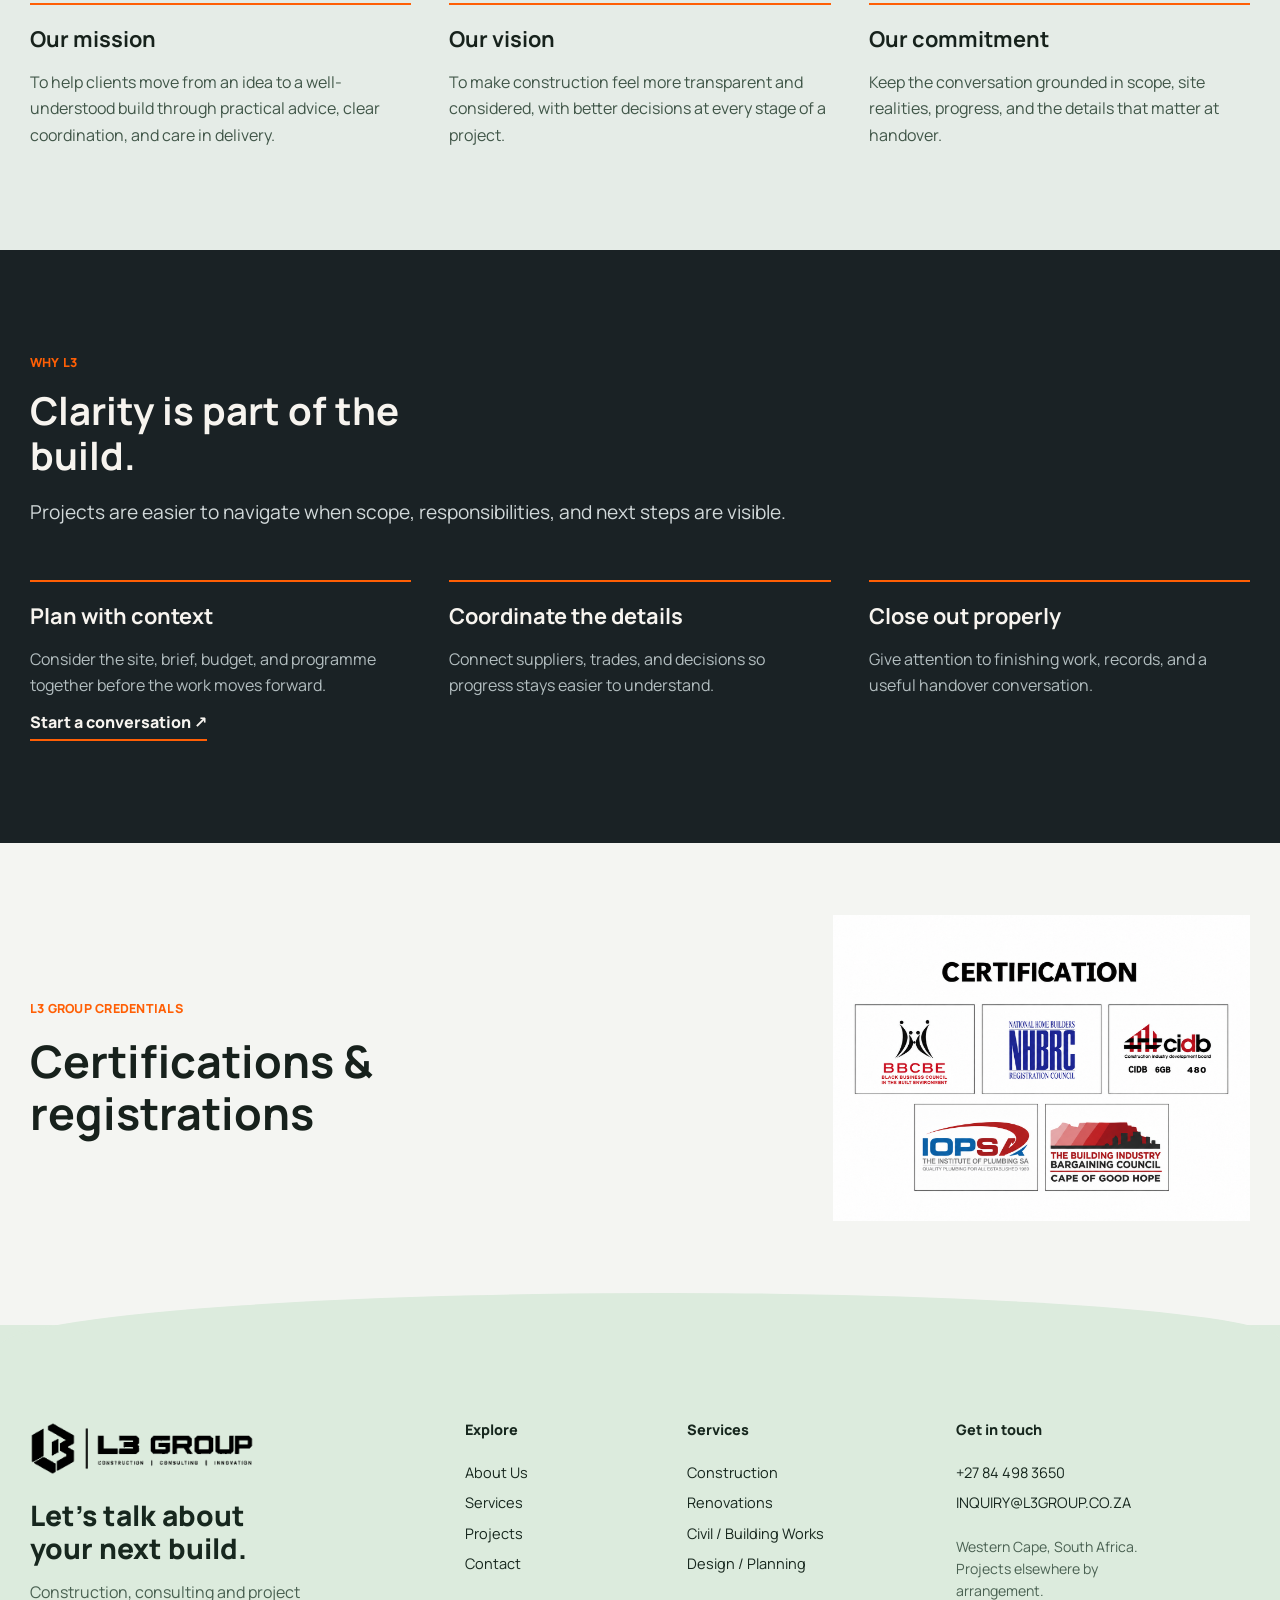
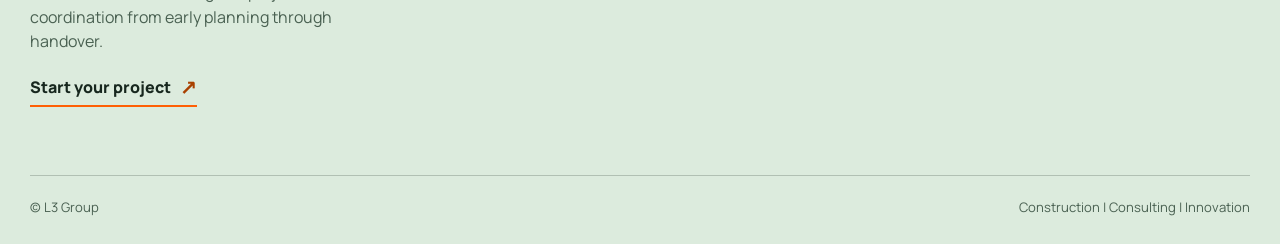
==== commit 7ac55d9e: "Publish refreshed site media and secure enquiry form" ====
--- a/about.html
+++ b/about.html
@@ -11,13 +11,13 @@
 <body class="inner-page" data-page="about">
   <a class="skip-link" href="#main">Skip to content</a><div data-shell-header></div>
   <main id="main">
-    <section class="page-hero"><img src="assets/projects/web/20210513_171422-1920.webp" alt="Construction crew working on foundations" fetchpriority="high" />
+    <section class="page-hero"><img src="assets/site-media/photo-07-1600.webp" alt="Construction crew working beneath roof framing" fetchpriority="high" />
       <div class="container page-hero__inner"><p class="section-kicker">About L3 Group</p><h1>Built on clearer decisions.</h1><p>Meet the thinking behind our construction, consulting, and innovation work.</p></div>
     </section>
     <nav class="page-subnav" aria-label="About Us sections"><div class="container"><a href="#who-we-are">Who We Are</a><a href="#mission-vision">Mission &amp; Vision</a><a href="#why-l3">Why L3</a></div></nav>
     <section class="content-band content-band--dark" id="who-we-are"><div class="container content-split">
       <div><p class="section-kicker">Who we are</p><h2>Construction knowledge, close to the work.</h2><p class="copy-lead">L3 Group brings together construction delivery, project consulting, and practical planning support.</p><p>We focus on the connection between decisions made early and the work that follows on site. For clients, that means a clearer scope, a more useful conversation about constraints, and a practical path from first enquiry to handover.</p><a class="inline-link" href="services.html">Explore services <span aria-hidden="true">↗</span></a></div>
-      <img src="assets/projects/web/20210524_115830-1280.webp" alt="Residential building work in progress" loading="lazy" />
+      <img src="assets/site-media/photo-08-1600.webp" alt="Building courtyard with masonry and roof framing" loading="lazy" />
     </div></section>
     <section class="content-band content-band--light" id="mission-vision"><div class="container"><div class="section-intro"><p class="section-kicker">Mission &amp; vision</p><h2>What guides the work.</h2></div><div class="principle-grid">
       <article><h3>Our mission</h3><p>To help clients move from an idea to a well-understood build through practical advice, clear coordination, and care in delivery.</p></article>
--- a/styles.css
+++ b/styles.css
@@ -224,50 +224,66 @@
   transition: transform 180ms ease, opacity 180ms ease;
 }
 
-.hero-slider {
-  position: relative;
-  height: min(790px, calc(100svh - var(--header-height)));
-  min-height: 640px;
+.hero-single {
+  position: relative;
+  height: clamp(540px, calc(100svh - var(--header-height) - 110px), 740px);
   overflow: hidden;
   background: var(--black);
 }
 
-.hero-slide {
+.hero-single::after {
   position: absolute;
   inset: 0;
-  opacity: 0;
-  transition: opacity 600ms ease;
-}
-
-.hero-slide.is-active {
-  opacity: 1;
   z-index: 1;
-}
-
-.hero-slide img {
-  filter: saturate(0.86) contrast(1.08) brightness(0.72);
-}
-
-.hero-slide__shade {
+  pointer-events: none;
+  background: linear-gradient(90deg, rgba(5, 5, 5, .79), rgba(5, 5, 5, .5) 37%, rgba(5, 5, 5, .08) 72%), linear-gradient(0deg, rgba(5, 5, 5, .36), transparent 45%);
+  content: "";
+}
+
+.hero-single__image {
   position: absolute;
   inset: 0;
-  background:
-    linear-gradient(90deg, rgba(0, 0, 0, 0.78), rgba(0, 0, 0, 0.38) 46%, rgba(0, 0, 0, 0.72)),
-    linear-gradient(0deg, rgba(0, 0, 0, 0.86), transparent 42%);
-}
-
-.hero-slide__content {
+  object-position: center 58%;
+}
+
+.hero-build.is-preparing .hero-build__after { opacity: 0; }
+
+.hero-build.is-revealing .hero-build__after {
+  animation: hero-project-reveal 1s ease-in-out 1s both;
+}
+
+@keyframes hero-project-reveal {
+  from { opacity: 0; }
+  to { opacity: 1; }
+}
+
+.hero-single__content {
   position: absolute;
   inset: 0;
   z-index: 2;
   display: grid;
-  place-content: center start;
+  align-content: center;
   width: var(--container);
   margin-inline: auto;
-  color: var(--text);
-}
-
-.hero-slide__content p:first-child,
+  padding-block: 3.5rem;
+}
+
+.hero-build__copy { max-width: 640px; }
+.hero-build h1 { margin: 0; font-size: inherit; line-height: 1; }
+.hero-build__wordmark { display: block; width: min(100%, 560px); height: auto; aspect-ratio: 784 / 110; overflow: hidden; }
+.hero-build__tagline { display: block; margin-top: 1.2rem; font-size: 72px; line-height: 1.08; font-weight: 700; letter-spacing: 0; }
+.hero-build__intro { max-width: 36ch; margin: 1.35rem 0 2rem; color: #f1f1f1; font-size: 20px; line-height: 1.55; }
+.hero-build .button--glass { border-color: rgba(255,255,255,.65); background: rgba(5,5,5,.3); }
+
+.visually-hidden {
+  position: absolute;
+  width: 1px;
+  height: 1px;
+  overflow: hidden;
+  clip-path: inset(50%);
+  white-space: nowrap;
+}
+
 .section-kicker {
   margin: 0 0 1rem;
   color: var(--orange);
@@ -277,106 +293,16 @@
   text-transform: uppercase;
 }
 
-.hero-slide__content h1,
-.hero-slide__content h2 {
-  max-width: 930px;
-  margin: 0;
-  font-size: clamp(2.7rem, 6vw, 5.8rem);
-  font-weight: 800;
-  letter-spacing: 0;
-  line-height: 0.98;
-  text-transform: uppercase;
-}
-
-.hero-lead {
-  max-width: 710px;
-  margin: 1.45rem 0 0;
-  color: rgba(247, 244, 239, 0.78);
-  font-size: clamp(1rem, 1.4vw, 1.2rem);
-  font-weight: 600;
-}
-
 .hero-actions {
   display: flex;
   flex-wrap: wrap;
   gap: 0.85rem;
-  margin-top: 2rem;
-}
-
-.hero-slide.is-active .hero-reveal {
-  animation: heroReveal 620ms cubic-bezier(0.2, 0.8, 0.2, 1) both;
-}
-
-.hero-slide.is-active .hero-reveal:nth-child(2) {
-  animation-delay: 90ms;
-}
-
-.hero-slide.is-active .hero-reveal:nth-child(3) {
-  animation-delay: 170ms;
-}
-
-.hero-slide.is-active .hero-reveal:nth-child(4) {
-  animation-delay: 240ms;
-}
-
-@keyframes heroReveal {
-  from {
-    opacity: 0;
-    clip-path: inset(0 0 100% 0);
-    transform: translate3d(0, 18px, 0);
-  }
-  to {
-    opacity: 1;
-    clip-path: inset(0 0 0 0);
-    transform: translate3d(0, 0, 0);
-  }
-}
-
-.slider-arrow {
-  position: absolute;
-  top: 50%;
-  z-index: 5;
-  display: grid;
-  place-items: center;
-  width: 48px;
-  height: 48px;
-  border: 1px solid var(--line);
-  border-radius: 50%;
-  background: rgba(0, 0, 0, 0.42);
-  color: var(--text);
-  font-size: 2.4rem;
-  cursor: pointer;
-  transform: translateY(-50%);
-}
-
-.slider-arrow--prev {
-  left: 1.5rem;
-}
-
-.slider-arrow--next {
-  right: 1.5rem;
-}
-
-.slider-dots {
-  position: absolute;
-  left: 50%;
-  bottom: 2rem;
-  z-index: 5;
-  display: flex;
-  gap: 6px;
-  transform: translateX(-50%);
-}
-
-.slider-dots button {
-  width: 56px;
-  height: 3px;
-  border: 0;
-  background: rgba(255, 255, 255, 0.34);
-  cursor: pointer;
-}
-
-.slider-dots button.is-active {
-  background: var(--orange);
+}
+
+.hero-actions .button,
+.hero-actions .button:hover {
+  transform: none;
+  transition: none;
 }
 
 .button {
@@ -534,33 +460,41 @@
 
 .value-media {
   position: relative;
-  min-height: 430px;
+  display: grid;
+  grid-template-columns: repeat(3, minmax(0, 1fr));
+  gap: 1.1rem;
+  align-items: start;
+  padding-block: 1.5rem;
 }
 
 .value-image {
-  position: absolute;
+  position: relative;
+  width: 100%;
+  aspect-ratio: 2 / 3;
   overflow: hidden;
   background: var(--panel-2);
-  box-shadow: var(--shadow);
+  border-top: 4px solid var(--orange);
+  box-shadow: 0 16px 36px rgba(0, 0, 0, .24);
 }
 
 .value-image--main {
-  top: 0;
-  right: 8%;
-  width: 70%;
-  height: 360px;
-  border-top: 5px solid var(--orange);
-  border-top-right-radius: 120px;
-  border-bottom-left-radius: 120px;
-}
-
-.value-image--overlap {
-  right: 0;
-  bottom: 0;
-  width: 54%;
-  height: 255px;
-  border-top: 5px solid var(--orange);
-  border-bottom-right-radius: 100px;
+  border-top-right-radius: 56px;
+  border-bottom-left-radius: 56px;
+}
+
+.value-image--offset {
+  margin-top: 3rem;
+  border-bottom-right-radius: 56px;
+}
+
+.value-image--accent {
+  margin-top: 1.25rem;
+  border-top-right-radius: 56px;
+  border-bottom-left-radius: 56px;
+}
+
+.value-image img {
+  object-position: center 20%;
 }
 
 .capability-strip {
@@ -651,6 +585,31 @@
   transform: translateY(-4px);
   border-color: rgba(255, 95, 5, 0.5);
   background: rgba(255, 95, 5, 0.08);
+}
+
+.service-card--media {
+  display: flex;
+  flex-direction: column;
+  overflow: hidden;
+  padding: 0 0 1.5rem;
+}
+
+.service-card--media .service-card__photo {
+  width: 100%;
+  height: auto;
+  aspect-ratio: 16 / 10;
+  object-fit: cover;
+}
+
+.service-card--media h3,
+.service-card--media p,
+.service-card--media a {
+  margin-inline: 1.5rem;
+}
+
+.service-card--media a {
+  align-self: start;
+  margin-top: 1rem;
 }
 
 .service-icon {
@@ -989,10 +948,30 @@
   }
 }
 
-@media (hover: hover) {
-  .archive-marquee__window:hover .archive-marquee__track {
-    animation-play-state: paused;
-  }
+.credentials-band {
+  padding: 4.5rem 0 6.5rem;
+  background: #f4f5f2;
+  color: #17211c;
+}
+
+.credentials-band__inner {
+  display: grid;
+  grid-template-columns: minmax(0, 1fr) minmax(0, 417px);
+  align-items: center;
+  gap: clamp(2rem, 5vw, 5rem);
+}
+
+.credentials-band__copy h2 {
+  max-width: 520px;
+  margin: 0;
+  font-size: 2.8rem;
+  line-height: 1.15;
+}
+
+.credentials-band__inner > img {
+  width: min(100%, 417px);
+  height: auto;
+  object-fit: contain;
 }
 
 .contact-footer {
@@ -1268,23 +1247,25 @@
     font-size: 0.83rem;
   }
 
-  .hero-slider {
-    height: 700px;
-    min-height: 700px;
-  }
-
-  .hero-slide__content {
-    place-content: center start;
-  }
-
-  .hero-slide__content h1,
-  .hero-slide__content h2 {
-    font-size: 2.25rem;
-  }
-
-  .hero-lead {
-    font-size: 1rem;
-  }
+  .hero-single {
+    height: clamp(440px, calc(100svh - var(--header-height) - 100px), 650px);
+  }
+
+  .hero-single__image {
+    object-position: 38% center;
+  }
+
+  .hero-single::after {
+    background: linear-gradient(90deg, rgba(5,5,5,.72), rgba(5,5,5,.25)), linear-gradient(0deg, rgba(5,5,5,.35), transparent 70%);
+  }
+
+  .hero-single__content { padding-block: 2rem; }
+  .hero-build__wordmark { max-width: 420px; }
+  .hero-build__tagline { margin-top: .8rem; font-size: 44px; }
+  .hero-build__intro { margin: 1.2rem 0 1.6rem; font-size: 17px; }
+
+  .hero-build .hero-actions { flex-direction: row; max-width: none; gap: .65rem; }
+  .hero-build .hero-actions .button { flex: 1; min-height: 52px; padding: .85rem .6rem; font-size: 14px; }
 
   .hero-actions,
   .cta-strip__actions {
@@ -1293,17 +1274,20 @@
     max-width: 340px;
   }
 
-  .slider-arrow {
-    width: 40px;
-    height: 40px;
-  }
-
-  .slider-arrow--prev {
-    left: 0.7rem;
-  }
-
-  .slider-arrow--next {
-    right: 0.7rem;
+  .credentials-band {
+    padding: 3.5rem 0 5.5rem;
+  }
+
+  .credentials-band__inner {
+    grid-template-columns: 1fr;
+  }
+
+  .credentials-band__inner > img {
+    justify-self: center;
+  }
+
+  .credentials-band__copy h2 {
+    font-size: 2rem;
   }
 
   .quick-cta__inner {
@@ -1331,21 +1315,19 @@
   }
 
   .value-media {
-    min-height: 360px;
-  }
-
-  .value-image--main {
-    left: 0;
-    right: auto;
-    width: 82%;
-    height: 285px;
-    border-top-right-radius: 88px;
-    border-bottom-left-radius: 88px;
-  }
-
-  .value-image--overlap {
-    width: 58%;
-    height: 200px;
+    gap: .75rem;
+    padding-block: .5rem;
+  }
+
+  .value-image--main,
+  .value-image--accent {
+    border-top-right-radius: 32px;
+    border-bottom-left-radius: 32px;
+  }
+
+  .value-image--offset {
+    margin-top: 2rem;
+    border-bottom-right-radius: 32px;
   }
 
   .capability-strip,
@@ -1383,11 +1365,6 @@
     width: 156px;
   }
 
-  .hero-slide__content h1,
-  .hero-slide__content h2 {
-    font-size: 1.86rem;
-  }
-
   .value-copy h2,
   .section-heading h2,
   .differentiators h2 {
@@ -1420,12 +1397,15 @@
 }
 
 @media (prefers-reduced-motion: reduce) {
-  .archive-marquee__motion {
-    display: none;
-  }
-
-  .archive-marquee__track {
+  .hero-build .hero-build__after { opacity: 1 !important; mask-image: none !important; animation: none !important; }
+
+  .archive-marquee:not(.is-user-playing) .archive-marquee__track {
     animation: none !important;
+  }
+
+  .archive-marquee.is-user-playing .archive-marquee__track {
+    animation-duration: 48s !important;
+    animation-iteration-count: infinite !important;
   }
 
   *,
@@ -1437,7 +1417,6 @@
     animation-iteration-count: 1 !important;
   }
 
-  .hero-reveal,
   [data-reveal] {
     opacity: 1 !important;
     clip-path: none !important;
--- a/pages.css
+++ b/pages.css
@@ -91,6 +91,12 @@
 .enquiry-form input, .enquiry-form select, .enquiry-form textarea { width: 100%; border: 1px solid #546163; border-radius: 2px; background: #171f22; color: #fff; padding: .85rem .9rem; font: inherit; }
 .enquiry-form textarea { min-height: 145px; resize: vertical; }
 .enquiry-form .button { width: fit-content; border: 0; cursor: pointer; }
+.enquiry-form .button:disabled { opacity: .55; cursor: not-allowed; }
+.form-verification { width: 100%; min-height: 65px; }
+.form-verification:empty { display: none; }
+.verification-status { margin: 0; color: #c7d2cd; font-size: .85rem; }
+.verification-retry { width: fit-content; border: 1px solid #546163; border-radius: 2px; padding: .55rem .85rem; background: transparent; color: #fff; font: inherit; cursor: pointer; }
+.verification-retry[hidden] { display: none; }
 .enquiry-form .honeypot { position: absolute; left: -9999px; }
 .form-status { min-height: 1.5rem; color: #e8eee9; font-size: .9rem; }
 .contact-method { display: block; border-top: 1px solid rgba(255,255,255,.22); padding: 1.3rem 0; }
@@ -98,6 +104,39 @@
 .contact-method strong { overflow-wrap: anywhere; font-size: clamp(1.05rem, 1.5vw, 1.3rem); }
 .contact-method a:hover { color: var(--orange-soft); }
 .inner-page [id] { scroll-margin-top: 110px; }
+.project-records--three { grid-template-columns: repeat(3, minmax(0, 1fr)); }
+.project-collection { display: grid; grid-template-columns: minmax(0, .9fr) minmax(0, 1.1fr); gap: 3rem; align-items: center; }
+.project-collection__images { display: grid; grid-template-columns: repeat(2, minmax(0, 1fr)); gap: 1rem; }
+.project-collection__images img { height: auto; aspect-ratio: 3 / 4; object-fit: cover; }
+.project-feature { width: 100%; height: auto; aspect-ratio: 16 / 9; object-fit: cover; }
+.home-site-film video { width: 100%; height: auto; aspect-ratio: 16 / 9; object-fit: contain; background: #050505; }
+.residential-finishes { margin-top: 3rem; grid-template-columns: repeat(2, minmax(0, 1fr)); }
+.site-video-grid { display: grid; grid-template-columns: repeat(2, minmax(0, 1fr)); gap: 2rem; }
+.site-video-grid figure { margin: 0; min-width: 0; }
+.site-video-grid video { display: block; width: 100%; height: auto; aspect-ratio: 16 / 9; object-fit: contain; background: #050505; }
+.site-video-grid figcaption { padding-top: 1rem; color: #d1d8d9; }
+.site-video-grid figcaption strong { display: block; margin-bottom: .3rem; color: var(--text); font-size: 1.15rem; }
+.photo-gallery { display: grid; grid-template-columns: repeat(3, minmax(0, 1fr)); gap: 1.75rem 1.25rem; }
+.photo-gallery figure { margin: 0; min-width: 0; }
+.photo-gallery__link { display: block; overflow: hidden; background: #1a2225; }
+.photo-gallery__link img { width: 100%; height: auto; aspect-ratio: 4 / 3; object-fit: cover; transition: opacity 180ms ease; }
+.photo-gallery__link:hover img { opacity: .85; }
+.photo-gallery figcaption { margin-top: .65rem; color: #c3cdce; font-size: .85rem; line-height: 1.5; }
+body.photo-viewer-open { overflow: hidden; }
+.photo-viewer { width: min(1200px, calc(100% - 32px)); max-width: none; max-height: calc(100svh - 32px); border: 1px solid #3b4547; border-radius: 4px; padding: 1rem; background: #101518; color: #fff; }
+.photo-viewer::backdrop { background: rgba(0, 0, 0, .9); }
+.photo-viewer__bar { display: flex; align-items: center; justify-content: space-between; gap: 1rem; }
+.photo-viewer__bar p { margin: 0; color: #bcc8ca; font-size: .85rem; }
+.photo-viewer button { display: grid; place-items: center; width: 44px; height: 44px; flex: none; border: 1px solid #465156; border-radius: 2px; background: #1c252a; color: #fff; cursor: pointer; }
+.photo-viewer button:hover { border-color: var(--orange); }
+.photo-viewer__close { font-size: 1.7rem; line-height: 1; }
+.photo-viewer__stage { display: grid; grid-template-columns: 44px minmax(0, 1fr) 44px; align-items: center; gap: 1rem; margin-block: .75rem; }
+.photo-viewer__stage button img { width: 24px; height: 24px; filter: invert(1); }
+.photo-viewer__image { width: 100%; height: min(68svh, 720px); object-fit: contain; }
+.photo-viewer__caption { margin: 0; padding: .25rem 0; text-align: center; color: #d8e0e0; font-size: .9rem; }
+@media (max-width: 900px) { .project-records--three { grid-template-columns: 1fr; } .project-collection { grid-template-columns: 1fr; gap: 2rem; } }
+@media (max-width: 760px) { .site-video-grid { grid-template-columns: 1fr; } .photo-gallery { grid-template-columns: repeat(2, minmax(0, 1fr)); } .photo-viewer__stage { gap: .4rem; } .photo-viewer__image { height: 56svh; } }
+@media (max-width: 480px) { .photo-gallery { grid-template-columns: 1fr; } .project-collection__images { gap: .65rem; } .photo-viewer { width: calc(100% - 16px); padding: .6rem; } .photo-viewer__stage { grid-template-columns: 36px minmax(0, 1fr) 36px; } .photo-viewer__stage button { width: 36px; height: 44px; } }
 @media (max-width: 760px) { .content-split, .principle-grid, .service-list, .status-row, .archive-preview-grid, .project-records, .contact-grid, .profile-facts { grid-template-columns: 1fr; } .photo-grid { grid-template-columns: repeat(2, minmax(0, 1fr)); } .page-hero { min-height: 460px; } .page-hero__inner { padding-block: 4rem; } .content-split > img { order: -1; } .section-link-row { text-align: left; } }
 @media (max-width: 480px) { .photo-grid { grid-template-columns: 1fr; } .page-subnav .container { gap: 0 1.1rem; } }
 @media print { .site-header, .page-subnav, .contact-footer, .back-to-top, .profile-actions, .cta-strip { display: none !important; } body, .content-band, .content-band--dark, .content-band--panel { background: #fff !important; color: #111 !important; } .page-hero { min-height: 0; background: #fff; color: #111; } .page-hero > img, .page-hero::after { display: none; } .page-hero__inner { padding: 1rem 0; } .content-band { padding-block: 1.2rem; } .content-band p, .principle-grid p, .service-list p, .profile-facts span { color: #222 !important; } }
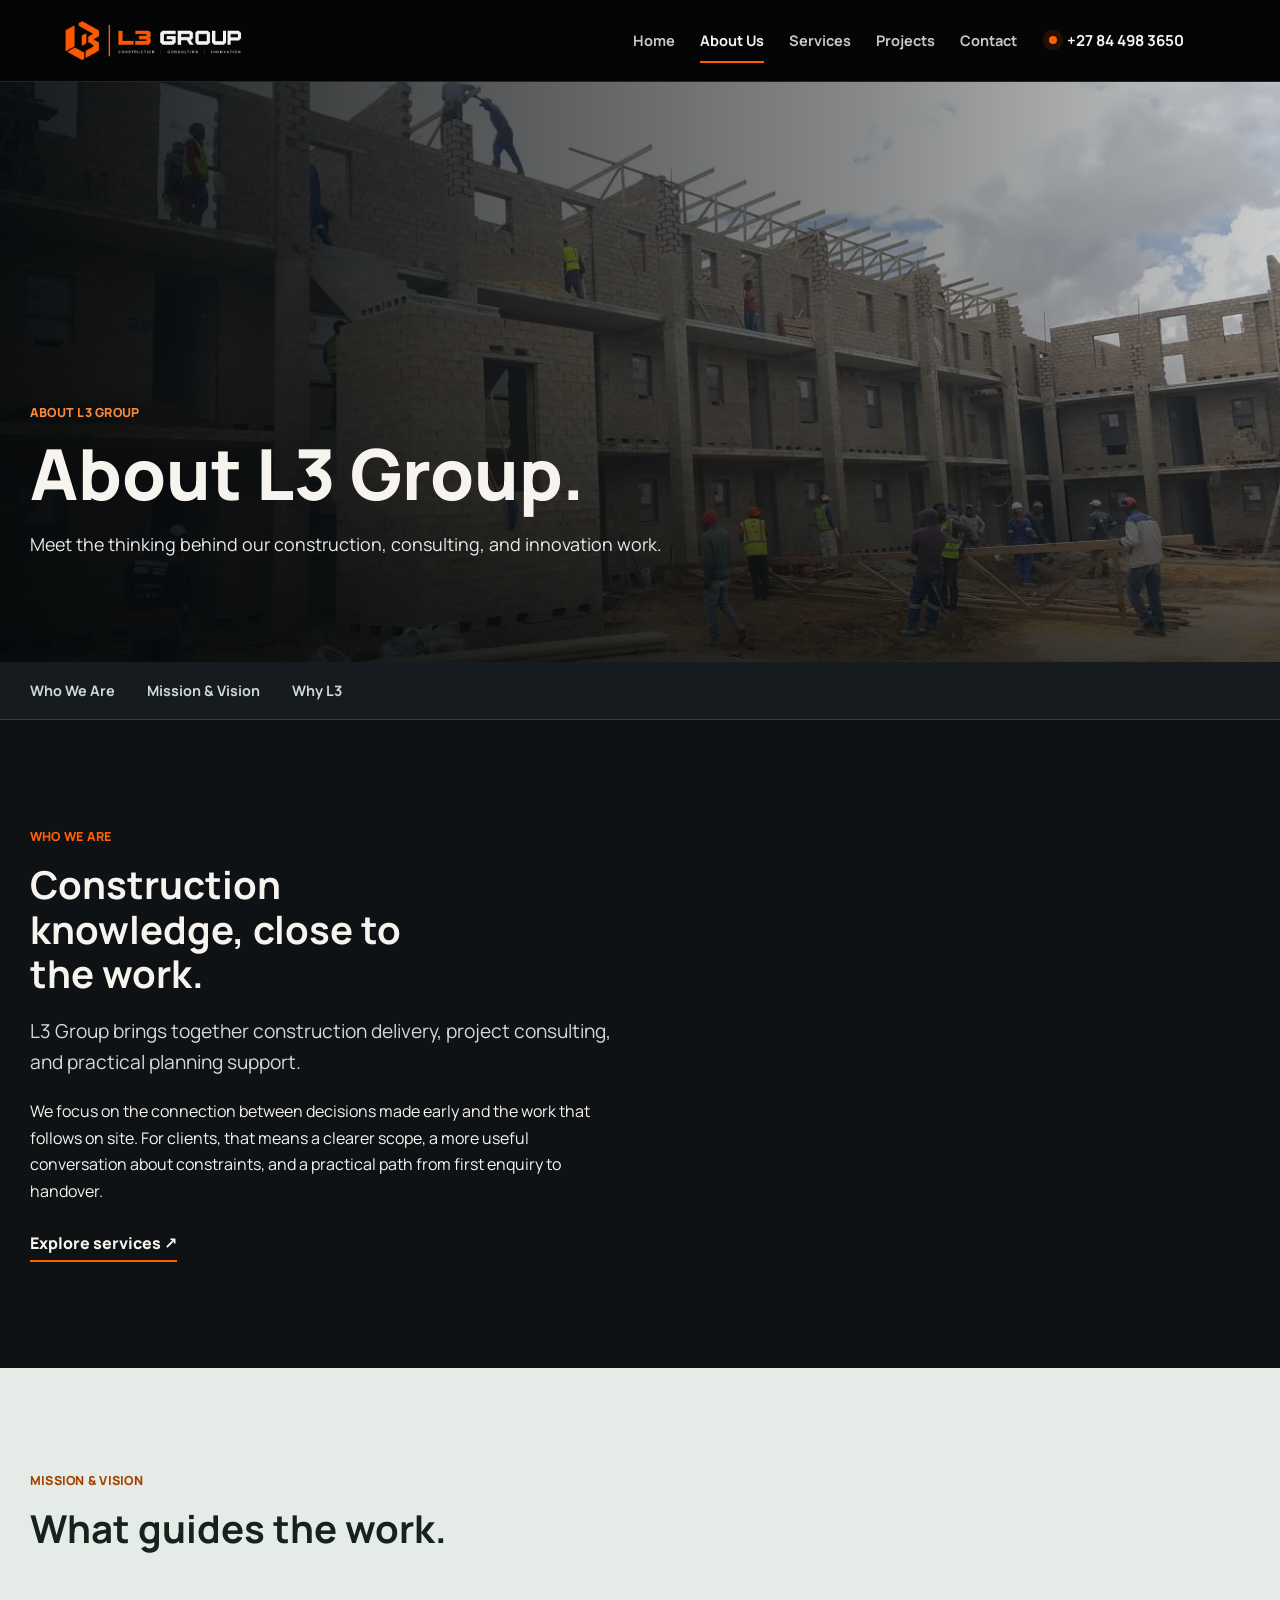
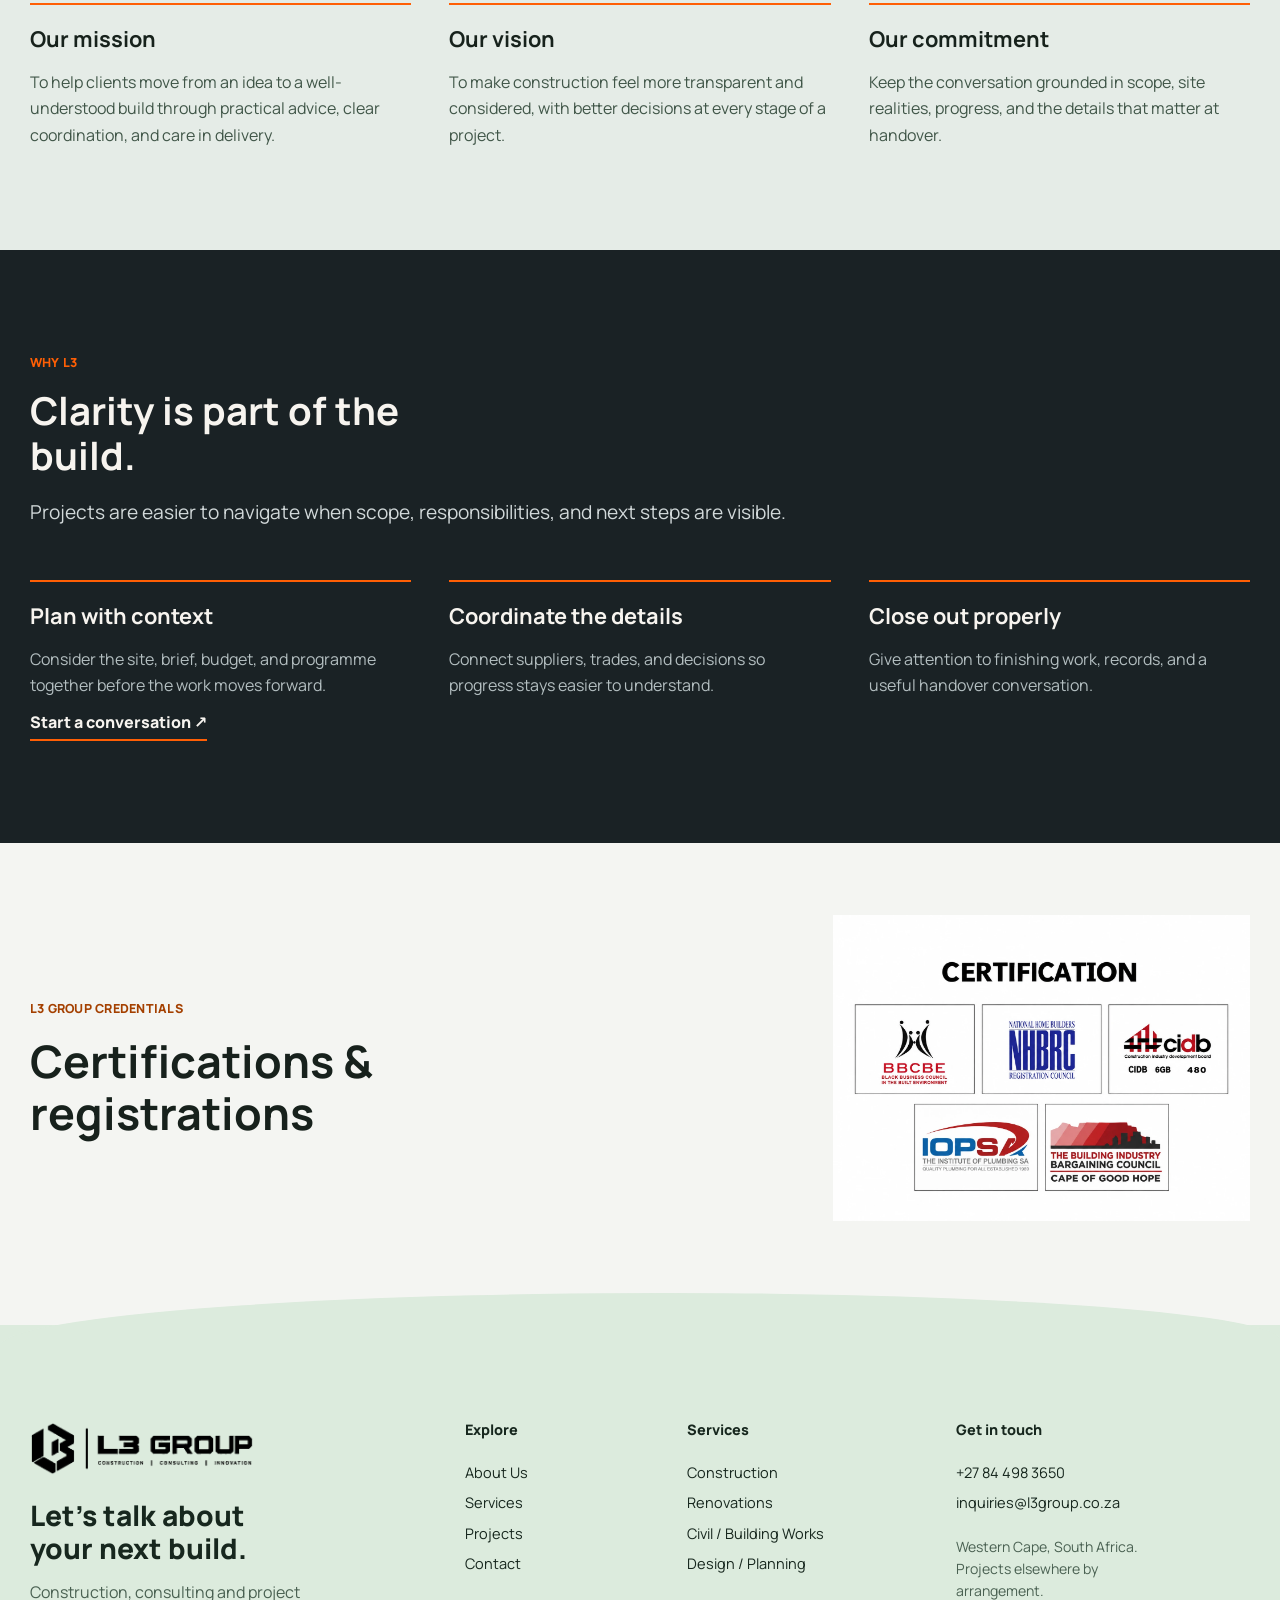
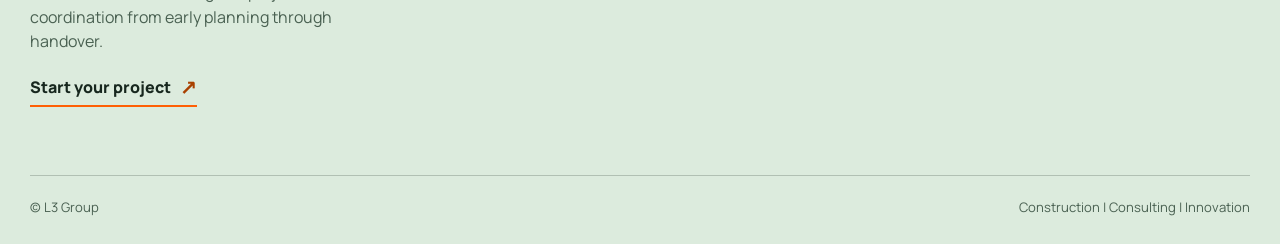
==== commit 552c0e47: "Optimize L3 website SEO and publish company portfolio" ====
--- a/about.html
+++ b/about.html
@@ -1,23 +1,46 @@
-<!doctype html>
-<html lang="en">
-<head>
-  <meta charset="utf-8" /><meta name="viewport" content="width=device-width, initial-scale=1" />
-  <meta name="description" content="Meet L3 Group, our purpose, vision, and approach to clear construction delivery." />
-  <title>About Us | L3 Group</title><link rel="icon" href="favicon.svg" type="image/svg+xml" />
-  <link rel="preconnect" href="https://fonts.googleapis.com" /><link rel="preconnect" href="https://fonts.gstatic.com" crossorigin />
-  <link href="https://fonts.googleapis.com/css2?family=Manrope:wght@400;500;600;700;800&display=swap" rel="stylesheet" />
-  <link rel="stylesheet" href="styles.css" /><link rel="stylesheet" href="pages.css" />
+<!DOCTYPE html><html lang="en"><head><script>document.documentElement.classList.add("js");</script>
+  <meta charset="utf-8"><meta name="viewport" content="width=device-width, initial-scale=1">
+  <meta name="description" content="Meet L3 Group and our approach to construction, consulting and project coordination. Discover the mission, vision and practical thinking behind our work.">
+  <title>About L3 Group | Western Cape Construction Partner</title><link rel="icon" href="/favicon.svg" type="image/svg+xml">
+
+
+  <link rel="stylesheet" href="/styles.css"><link rel="stylesheet" href="/pages.css">
+
+<link rel="canonical" href="https://l3group.co.za/about">
+<link rel="preload" href="/assets/fonts/manrope-latin.woff2" as="font" type="font/woff2" crossorigin="">
+<link rel="preload" as="image" href="/assets/site-media/photo-07-1600.webp" imagesrcset="/assets/site-media/photo-07-480.webp 480w, /assets/site-media/photo-07-960.webp 960w, /assets/site-media/photo-07-1600.webp 1328w" imagesizes="100vw" fetchpriority="high">
+<meta property="og:title" content="About L3 Group | Western Cape Construction Partner">
+<meta property="og:description" content="Meet L3 Group and our approach to construction, consulting and project coordination. Discover the mission, vision and practical thinking behind our work.">
+<meta property="og:url" content="https://l3group.co.za/about">
+<meta property="og:type" content="website">
+<meta property="og:site_name" content="L3 Group">
+<meta property="og:locale" content="en_ZA">
+<meta property="og:image" content="https://l3group.co.za/assets/l3-group-social.jpg">
+<meta property="og:image:width" content="1200">
+<meta property="og:image:height" content="630">
+<meta property="og:image:alt" content="Completed L3 Group townhouses with landscaped entrances">
+<meta name="twitter:card" content="summary_large_image">
+<script type="application/ld+json">{"@context":"https://schema.org","@graph":[{"@type":"Organization","@id":"https://l3group.co.za/#organization","name":"L3 Group","url":"https://l3group.co.za/","logo":{"@type":"ImageObject","url":"https://l3group.co.za/assets/l3-logo-clean.png","width":1112,"height":262},"email":"inquiries@l3group.co.za","telephone":"+27844983650","areaServed":{"@type":"AdministrativeArea","name":"Western Cape, South Africa"}},{"@type":"WebSite","@id":"https://l3group.co.za/#website","url":"https://l3group.co.za/","name":"L3 Group","inLanguage":"en-ZA","publisher":{"@id":"https://l3group.co.za/#organization"}},{"@type":"AboutPage","@id":"https://l3group.co.za/about#webpage","url":"https://l3group.co.za/about","name":"About L3 Group | Western Cape Construction Partner","description":"Meet L3 Group and our approach to construction, consulting and project coordination. Discover the mission, vision and practical thinking behind our work.","inLanguage":"en-ZA","isPartOf":{"@id":"https://l3group.co.za/#website"},"about":{"@id":"https://l3group.co.za/#organization"},"primaryImageOfPage":{"@type":"ImageObject","url":"https://l3group.co.za/assets/site-media/photo-07-1600.webp","width":1328,"height":747},"breadcrumb":{"@id":"https://l3group.co.za/about#breadcrumb"}},{"@type":"BreadcrumbList","@id":"https://l3group.co.za/about#breadcrumb","itemListElement":[{"@type":"ListItem","position":1,"name":"Home","item":"https://l3group.co.za/"},{"@type":"ListItem","position":2,"name":"About Us","item":"https://l3group.co.za/about"}]}]}</script>
 </head>
 <body class="inner-page" data-page="about">
-  <a class="skip-link" href="#main">Skip to content</a><div data-shell-header></div>
+  <a class="skip-link" href="#main">Skip to content</a>
+  <header class="site-header" data-header="">
+    <a class="brand" href="/" aria-label="L3 Group home"><img src="/assets/l3-logo-clean.webp" alt="L3 Group" width="1112" height="262" decoding="async" srcset="/assets/l3-logo-480.webp 480w, /assets/l3-logo-clean.webp 1112w" sizes="(max-width: 760px) 180px, 260px"></a>
+    <nav class="site-nav" id="site-nav" aria-label="Main navigation" data-nav="">
+      <a href="/">Home</a><a href="/about" class="is-active" aria-current="page">About Us</a><a href="/services">Services</a><a href="/projects">Projects</a><a href="/contact">Contact</a>
+    </nav>
+    <a class="phone-link" href="tel:+27844983650" aria-label="Call L3 Group on +27 84 498 3650"><span aria-hidden="true"></span><strong>+27 84 498 3650</strong></a>
+    <button class="nav-toggle" type="button" aria-label="Open navigation" aria-expanded="false" aria-controls="site-nav" data-nav-toggle=""><span></span><span></span><span></span></button>
+  </header>
+
   <main id="main">
-    <section class="page-hero"><img src="assets/site-media/photo-07-1600.webp" alt="Construction crew working beneath roof framing" fetchpriority="high" />
-      <div class="container page-hero__inner"><p class="section-kicker">About L3 Group</p><h1>Built on clearer decisions.</h1><p>Meet the thinking behind our construction, consulting, and innovation work.</p></div>
+    <section class="page-hero"><img src="/assets/site-media/photo-07-1600.webp" alt="Construction crew working beneath roof framing" fetchpriority="high" width="1328" height="747" srcset="/assets/site-media/photo-07-480.webp 480w, /assets/site-media/photo-07-960.webp 960w, /assets/site-media/photo-07-1600.webp 1328w" sizes="100vw">
+      <div class="container page-hero__inner"><p class="section-kicker">About L3 Group</p><h1>About L3 Group.</h1><p>Meet the thinking behind our construction, consulting, and innovation work.</p></div>
     </section>
     <nav class="page-subnav" aria-label="About Us sections"><div class="container"><a href="#who-we-are">Who We Are</a><a href="#mission-vision">Mission &amp; Vision</a><a href="#why-l3">Why L3</a></div></nav>
     <section class="content-band content-band--dark" id="who-we-are"><div class="container content-split">
-      <div><p class="section-kicker">Who we are</p><h2>Construction knowledge, close to the work.</h2><p class="copy-lead">L3 Group brings together construction delivery, project consulting, and practical planning support.</p><p>We focus on the connection between decisions made early and the work that follows on site. For clients, that means a clearer scope, a more useful conversation about constraints, and a practical path from first enquiry to handover.</p><a class="inline-link" href="services.html">Explore services <span aria-hidden="true">↗</span></a></div>
-      <img src="assets/site-media/photo-08-1600.webp" alt="Building courtyard with masonry and roof framing" loading="lazy" />
+      <div><p class="section-kicker">Who we are</p><h2>Construction knowledge, close to the work.</h2><p class="copy-lead">L3 Group brings together construction delivery, project consulting, and practical planning support.</p><p>We focus on the connection between decisions made early and the work that follows on site. For clients, that means a clearer scope, a more useful conversation about constraints, and a practical path from first enquiry to handover.</p><a class="inline-link" href="/services">Explore services <span aria-hidden="true">↗</span></a></div>
+      <img src="/assets/site-media/photo-08-1600.webp" alt="Building courtyard with masonry and roof framing" loading="lazy" width="1328" height="747" decoding="async" srcset="/assets/site-media/photo-08-480.webp 480w, /assets/site-media/photo-08-960.webp 960w, /assets/site-media/photo-08-1600.webp 1328w" sizes="(max-width: 480px) calc(100vw - 44px), (max-width: 760px) 50vw, (max-width: 1100px) 45vw, 600px">
     </div></section>
     <section class="content-band content-band--light" id="mission-vision"><div class="container"><div class="section-intro"><p class="section-kicker">Mission &amp; vision</p><h2>What guides the work.</h2></div><div class="principle-grid">
       <article><h3>Our mission</h3><p>To help clients move from an idea to a well-understood build through practical advice, clear coordination, and care in delivery.</p></article>
@@ -28,7 +51,39 @@
       <article><h3>Plan with context</h3><p>Consider the site, brief, budget, and programme together before the work moves forward.</p></article>
       <article><h3>Coordinate the details</h3><p>Connect suppliers, trades, and decisions so progress stays easier to understand.</p></article>
       <article><h3>Close out properly</h3><p>Give attention to finishing work, records, and a useful handover conversation.</p></article>
-    </div><a class="inline-link" href="contact.html">Start a conversation <span aria-hidden="true">↗</span></a></div></section>
+    </div><a class="inline-link" href="/contact">Start a conversation <span aria-hidden="true">↗</span></a></div></section>
   </main>
-  <div data-shell-footer></div><script src="page-shell.js"></script><script src="script.js"></script>
-</body></html>
+
+  <section class="credentials-band" aria-labelledby="credentials-title">
+    <div class="container credentials-band__inner">
+      <div class="credentials-band__copy">
+        <p class="section-kicker">L3 Group credentials</p>
+        <h2 id="credentials-title">Certifications &amp; registrations</h2>
+      </div>
+      <img src="/assets/certifications.webp" alt="BBCBE, NHBRC, CIDB, IOPSA and Building Industry Bargaining Council logos" width="1464" height="1075" loading="lazy" decoding="async">
+    </div>
+  </section>
+  <footer class="contact-footer" aria-labelledby="contact-title">
+    <div class="container footer-main">
+      <div class="footer-intro">
+        <a class="footer-logo" href="/" aria-label="L3 Group home"><img src="/assets/l3-logo-clean.webp" alt="L3 Group" width="1112" height="262" decoding="async" srcset="/assets/l3-logo-480.webp 480w, /assets/l3-logo-clean.webp 1112w" sizes="(max-width: 760px) 180px, 260px"></a>
+        <h2 id="contact-title">Let's talk about your next build.</h2>
+        <p>Construction, consulting and project coordination from early planning through handover.</p>
+        <a class="footer-primary-link" href="/contact">Start your project <span aria-hidden="true">↗</span></a>
+      </div>
+      <nav class="footer-links" aria-label="Explore"><h3>Explore</h3>
+        <a href="/about">About Us</a><a href="/services">Services</a><a href="/projects">Projects</a><a href="/contact">Contact</a>
+      </nav>
+      <nav class="footer-links" aria-label="Services"><h3>Services</h3>
+        <a href="/services#construction">Construction</a><a href="/services#renovations">Renovations</a><a href="/services#civil">Civil / Building Works</a><a href="/services#planning">Design / Planning</a>
+      </nav>
+      <div class="footer-links footer-contact"><h3>Get in touch</h3>
+        <a href="tel:+27844983650">+27 84 498 3650</a><a href="mailto:inquiries@l3group.co.za">inquiries@l3group.co.za</a><p>Western Cape, South Africa. Projects elsewhere by arrangement.</p>
+      </div>
+    </div>
+    <div class="container footer-bottom"><p>© L3 Group</p><p>Construction | Consulting | Innovation</p></div>
+  </footer>
+  <button class="back-to-top" type="button" aria-label="Back to top" data-back-to-top="">↑</button>
+<script src="/script.js" defer=""></script>
+
+</body></html>
--- a/styles.css
+++ b/styles.css
@@ -1,3 +1,58 @@
+@font-face {
+  font-family: "Manrope";
+  font-style: normal;
+  font-weight: 200 800;
+  font-display: swap;
+  src: url("/assets/fonts/manrope-latin.woff2") format("woff2");
+}
+
+.back-to-top:not(.is-visible) {
+  visibility: hidden;
+}
+
+/* Defer offscreen rendering while retaining searchable, accessible HTML. */
+.value-section, .services-block, .proof-block, .home-site-film, .archive-marquee {
+  content-visibility: auto;
+  contain-intrinsic-block-size: auto var(--section-placeholder, 900px);
+}
+.services-block { --section-placeholder: 1310px; }
+.proof-block { --section-placeholder: 870px; }
+.home-site-film { --section-placeholder: 540px; }
+.archive-marquee { --section-placeholder: 480px; }
+/* Resolve deep links against fully laid-out content, not placeholder heights. */
+body:has(:target) :is(.value-section, .services-block, .proof-block, .home-site-film, .archive-marquee) {
+  content-visibility: visible;
+}
+@media (max-width: 760px) {
+  .value-section { --section-placeholder: 1500px; }
+  .services-block { --section-placeholder: 2800px; }
+  .proof-block { --section-placeholder: 1600px; }
+  .home-site-film { --section-placeholder: 620px; }
+  .archive-marquee { --section-placeholder: 410px; }
+}
+@media print {
+  .value-section, .services-block, .proof-block, .home-site-film, .archive-marquee {
+    content-visibility: visible;
+  }
+}
+
+@media (max-width: 1150px) {
+  html:not(.js) .site-header { flex-wrap: wrap; height: auto; }
+  html:not(.js) .site-nav {
+    display: flex;
+    position: static;
+    flex-direction: row;
+    flex-wrap: wrap;
+    width: 100%;
+    height: auto;
+    grid-column: 1 / -1;
+    padding: 12px 0;
+    order: 4;
+    transform: none;
+  }
+  html:not(.js) .nav-toggle { display: none; }
+}
+
 :root {
   color-scheme: dark;
   --black: #050505;
@@ -954,6 +1009,10 @@
   color: #17211c;
 }
 
+.credentials-band .section-kicker {
+  color: #a44000;
+}
+
 .credentials-band__inner {
   display: grid;
   grid-template-columns: minmax(0, 1fr) minmax(0, 417px);
--- a/pages.css
+++ b/pages.css
@@ -139,4 +139,8 @@
 @media (max-width: 480px) { .photo-gallery { grid-template-columns: 1fr; } .project-collection__images { gap: .65rem; } .photo-viewer { width: calc(100% - 16px); padding: .6rem; } .photo-viewer__stage { grid-template-columns: 36px minmax(0, 1fr) 36px; } .photo-viewer__stage button { width: 36px; height: 44px; } }
 @media (max-width: 760px) { .content-split, .principle-grid, .service-list, .status-row, .archive-preview-grid, .project-records, .contact-grid, .profile-facts { grid-template-columns: 1fr; } .photo-grid { grid-template-columns: repeat(2, minmax(0, 1fr)); } .page-hero { min-height: 460px; } .page-hero__inner { padding-block: 4rem; } .content-split > img { order: -1; } .section-link-row { text-align: left; } }
 @media (max-width: 480px) { .photo-grid { grid-template-columns: 1fr; } .page-subnav .container { gap: 0 1.1rem; } }
+/* Keep the contact links on two stable rows while the brand font loads. */
+@media (max-width: 480px) {
+  [data-page="contact"] .page-subnav .container { display: grid; grid-template-columns: repeat(2, minmax(0, 1fr)); }
+}
 @media print { .site-header, .page-subnav, .contact-footer, .back-to-top, .profile-actions, .cta-strip { display: none !important; } body, .content-band, .content-band--dark, .content-band--panel { background: #fff !important; color: #111 !important; } .page-hero { min-height: 0; background: #fff; color: #111; } .page-hero > img, .page-hero::after { display: none; } .page-hero__inner { padding: 1rem 0; } .content-band { padding-block: 1.2rem; } .content-band p, .principle-grid p, .service-list p, .profile-facts span { color: #222 !important; } }
